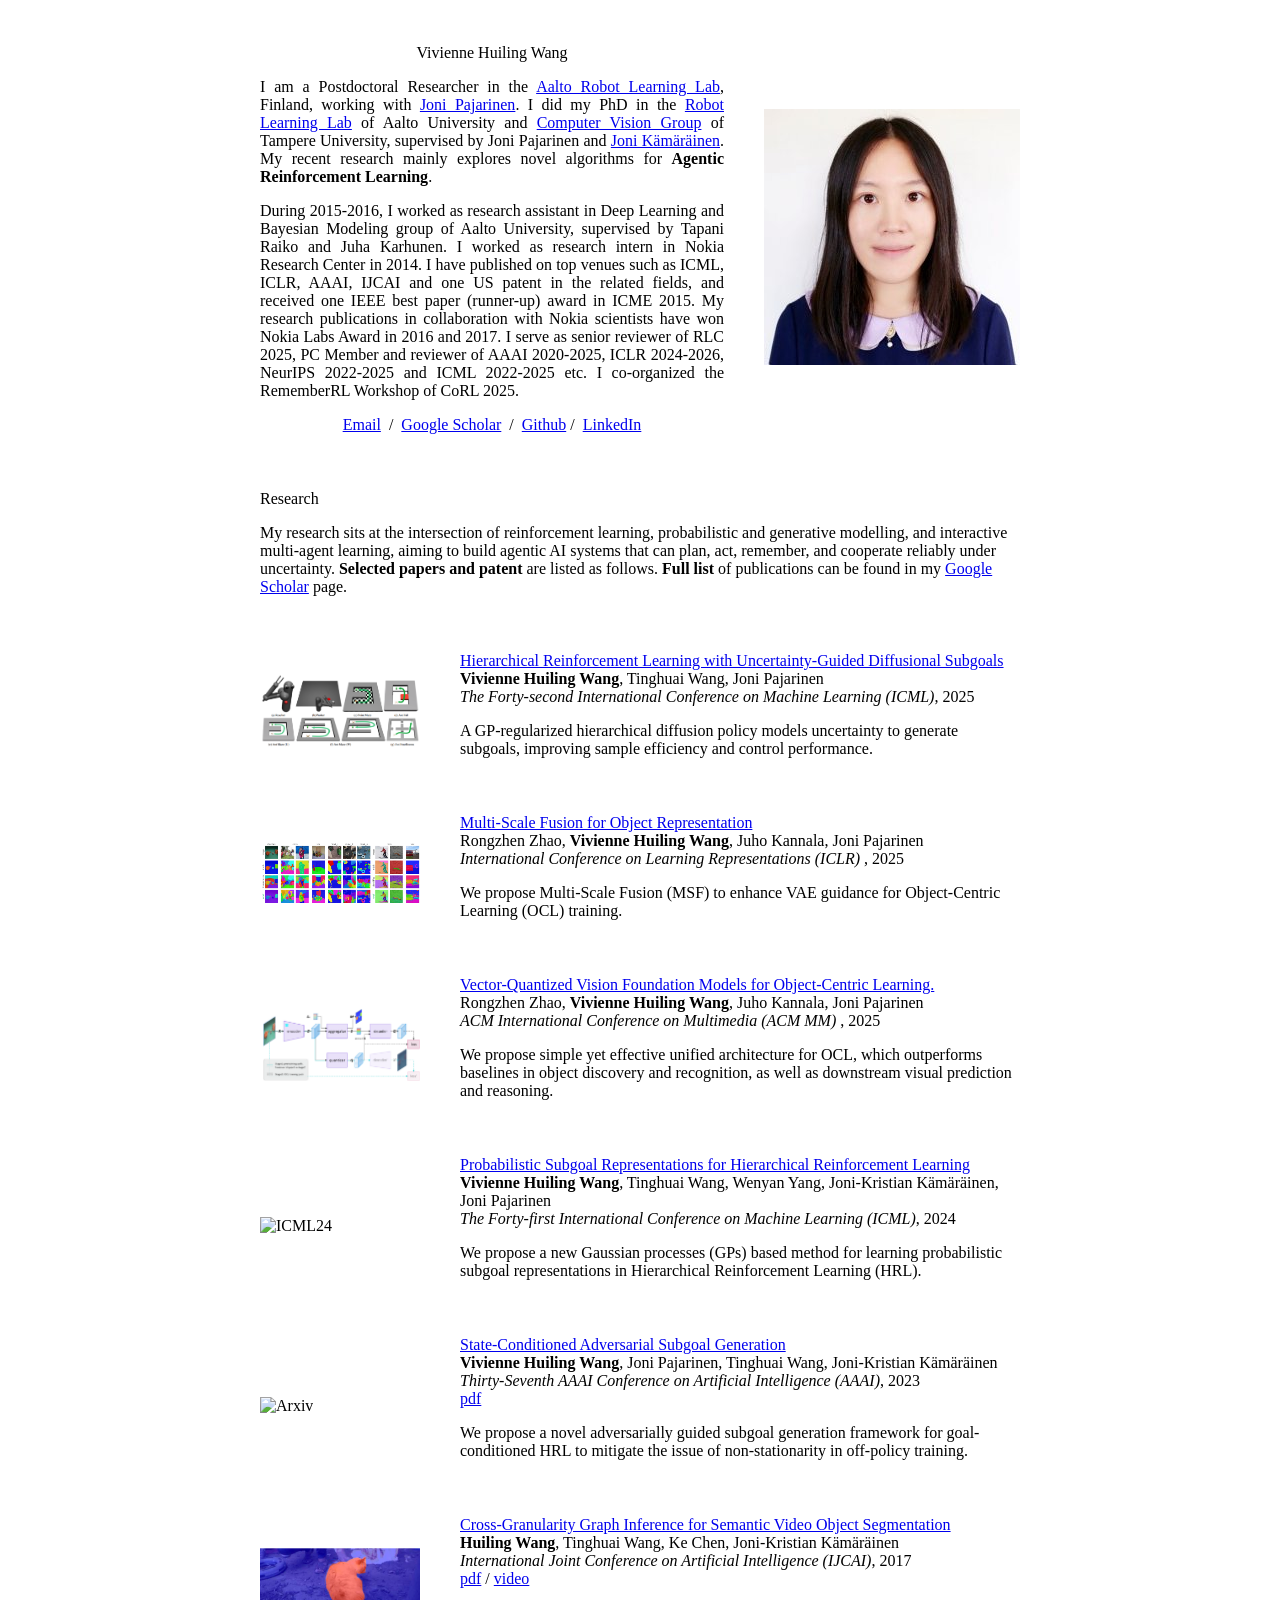
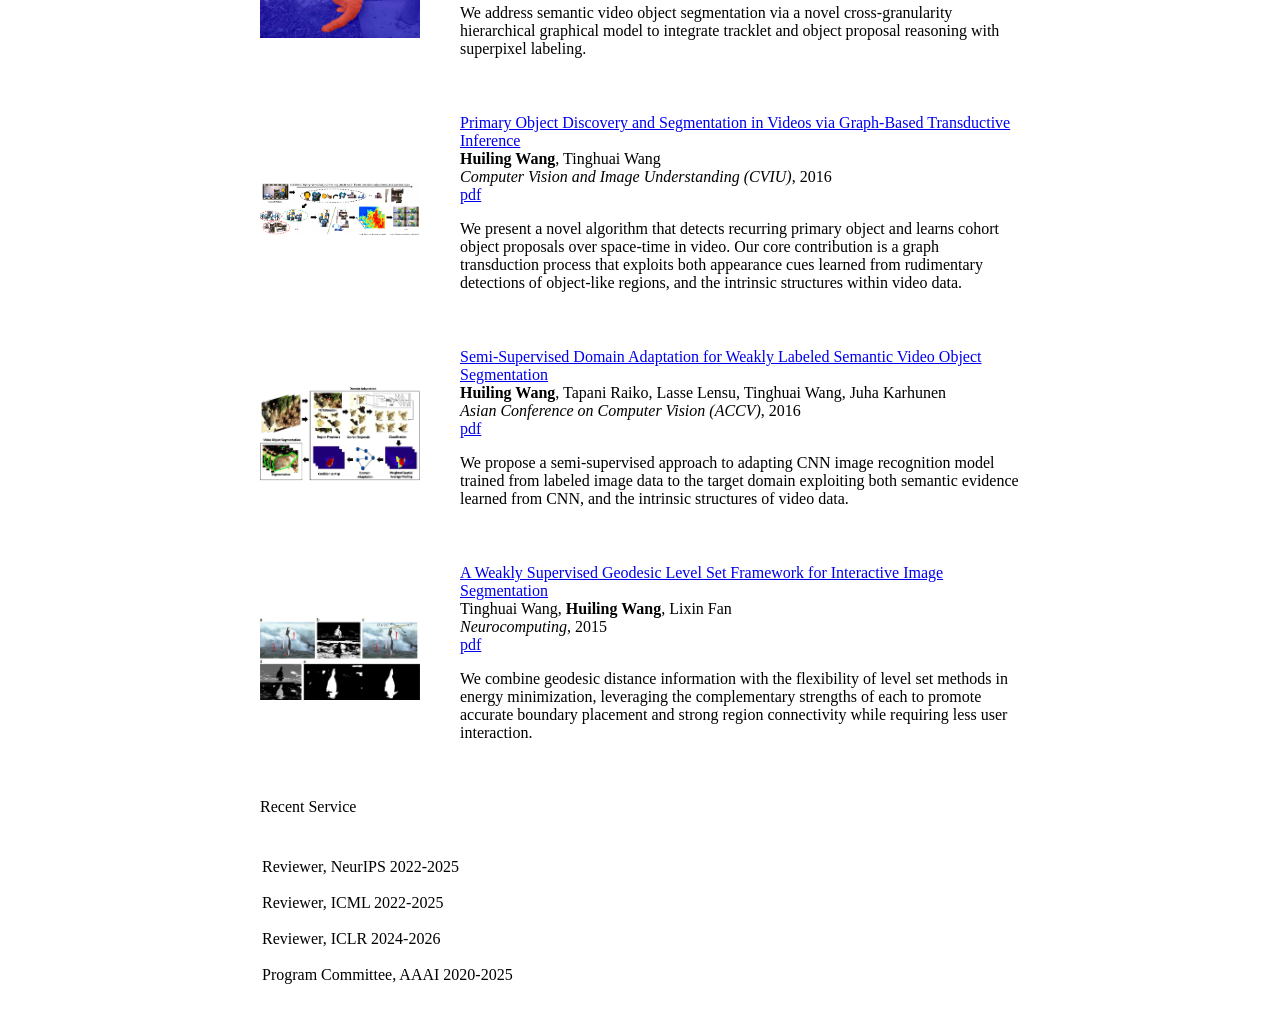
==== index.html @ 1c9b7600 "update index" ====
<!DOCTYPE HTML>
<html lang="en"><head><meta http-equiv="Content-Type" content="text/html; charset=UTF-8">

  <title>Vivienne H. Wang</title>

  <meta name="author" content="Vivienne H. Wang">
  <meta name="viewport" content="width=device-width, initial-scale=1">

  <link rel="stylesheet" type="text/css" href="stylesheet.css">
  <link rel="icon" type="image/png" href="images/icon.png">
</head>
<body>
  <table style="width:100%;max-width:800px;border:0px;border-spacing:0px;border-collapse:separate;margin-right:auto;margin-left:auto;"><tbody>
    <tr style="padding:0px">
      <td style="padding:0px">
        <table style="width:100%;border:0px;border-spacing:0px;border-collapse:separate;margin-right:auto;margin-left:auto;"><tbody>
          <tr style="padding:0px">
            <td style="padding:2.5%;width:63%;vertical-align:middle">
              <p style="text-align:center">
                <name>Vivienne Huiling Wang</name>
              </p>
              <div align="justify">
              <p>
                I am a Postdoctoral Researcher in the <a href="https://rl.aalto.fi/"> Aalto Robot Learning Lab</a>, Finland, working with <a href="https://people.aalto.fi/joni.pajarinen"> Joni Pajarinen</a>. I did my PhD in the <a href="https://rl.aalto.fi/"> Robot Learning Lab</a> of Aalto University and <a href="https://research.tuni.fi/vision/">Computer Vision Group</a> of Tampere University, supervised by Joni Pajarinen and <a href="https://webpages.tuni.fi/vision/public_pages/JoniKamarainen/index.html"> Joni Kämäräinen</a>. My recent research mainly explores novel algorithms for <strong> Agentic Reinforcement Learning</strong>. 

              </p>
              <p>
                During 2015-2016, I worked as research assistant in Deep Learning and Bayesian Modeling group of Aalto University, supervised by Tapani Raiko and Juha Karhunen. I worked as research intern in Nokia Research Center in 2014. I have published on top venues such as ICML, ICLR, AAAI, IJCAI and one US patent in the related fields, and received one IEEE best paper (runner-up) award in ICME 2015. My research publications in collaboration with Nokia scientists have won Nokia Labs Award in 2016 and 2017. I serve as senior reviewer of RLC 2025, PC Member and reviewer of AAAI 2020-2025, ICLR 2024-2026, NeurIPS 2022-2025 and ICML 2022-2025 etc. I co-organized the RememberRL Workshop of CoRL 2025. 
              </p>
              <p style="text-align:center">
                <a href="mailto:vivienne.wang@aalto.fi">Email</a> &nbsp/&nbsp
                <a href="https://scholar.google.fi/citations?user=hN0MLgYAAAAJ&hl=en">Google Scholar</a> &nbsp/&nbsp
                <a href="https://github.com/vi2enne/">Github</a>&nbsp/&nbsp
                <a href="https://www.linkedin.com/in/vivienne-huiling-wang-78974974/">LinkedIn</a>
              </p>
              </div>
            </td>
            <td style="padding:2.5%;width:40%;max-width:40%">
              <a href="images/profile.jpeg"><img style="width:100%;max-width:100%" alt="profile photo" src="images/profile.jpeg" class="hoverZoomLink"></a>
            </td>
          </tr>
        </tbody></table>
        <table style="width:100%;border:0px;border-spacing:0px;border-collapse:separate;margin-right:auto;margin-left:auto;"><tbody>
            <tr>
            <td style="padding:20px;width:100%;vertical-align:middle">
              <heading>Research</heading>
              <p>
                My research sits at the intersection of reinforcement learning, probabilistic and generative modelling, and interactive multi-agent learning, aiming to build agentic AI systems that can plan, act, remember, and cooperate reliably under uncertainty.

                <strong>Selected papers and patent</strong> are listed as follows. <strong>Full list</strong> of publications can be found in my <a href="https://scholar.google.fi/citations?user=hN0MLgYAAAAJ&hl=en">Google Scholar</a> page.
              </p>
            </td>
          </tr>
        </tbody></table>
        <table style="width:100%;border:0px;border-spacing:0px;border-collapse:separate;margin-right:auto;margin-left:auto;"><tbody>
          
          <tr>
            <td style="padding:20px;width:25%;vertical-align:middle">
                          <img src="images/icml25.png" alt="ICML25" width="160" style="border-style: none">
                        </td>
                        <td style="padding:20px;width:75%;vertical-align:middle">
                          <a href="https://icml.cc/virtual/2025/poster/46632">
                          <papertitle>Hierarchical Reinforcement Learning with Uncertainty-Guided Diffusional Subgoals</papertitle>
                          </a>
                          <br>
                          <strong>Vivienne Huiling Wang</strong>,
                          Tinghuai Wang,
                          Joni Pajarinen
                          <br>
                          <em> The Forty-second International Conference on Machine Learning (ICML)</em>, 2025
                          <br>
                          <p></p>
                          <p> A GP-regularized hierarchical diffusion policy models uncertainty to generate subgoals, improving sample efficiency and control performance. </p>
            </td>
            </tr>

            <tr>
              <td style="padding:20px;width:25%;vertical-align:middle">
                            <img src="images/iclr25.png" alt="ICLR25" width="160" style="border-style: none">
                          </td>
                          <td style="padding:20px;width:75%;vertical-align:middle">
                            <a href="https://github.com/Genera1Z/MultiScaleFusion">
                            <papertitle>Multi-Scale Fusion for Object Representation</papertitle>
                            </a>
                            <br>
                            Rongzhen Zhao, 
                            <strong>Vivienne Huiling Wang</strong>,
                            Juho Kannala,
                            Joni Pajarinen
                            <br>
                            <em> International Conference on Learning Representations (ICLR) </em>, 2025
                            <br>
                            <p></p>
                            <p> We propose Multi-Scale Fusion (MSF) to enhance VAE guidance for Object-Centric Learning (OCL) training. </p>
              </td>
              </tr>

              <tr>
                <td style="padding:20px;width:25%;vertical-align:middle">
                              <img src="images/mm25.png" alt="MM25" width="160" style="border-style: none">
                            </td>
                            <td style="padding:20px;width:75%;vertical-align:middle">
                              <a href="https://github.com/Genera1Z/VQ-VFM-OCL">
                              <papertitle>Vector-Quantized Vision Foundation Models for Object-Centric Learning.</papertitle>
                              </a>
                              <br>
                              Rongzhen Zhao, 
                              <strong>Vivienne Huiling Wang</strong>,
                              Juho Kannala,
                              Joni Pajarinen
                              <br>
                              <em> ACM International Conference on Multimedia (ACM MM) </em>, 2025
                              <br>
                              <p></p>
                              <p> We propose simple yet effective unified architecture for OCL, which outperforms baselines in object discovery and recognition, as well as downstream visual prediction and reasoning. </p>
                </td>
                </tr>

          <tr>
            <td style="padding:20px;width:25%;vertical-align:middle">
                          <img src="images/icml24.png" alt="ICML24" width="160" style="border-style: none">
                        </td>
                        <td style="padding:20px;width:75%;vertical-align:middle">
                          <a href="https://github.com/vi2enne/HLPS">
                          <papertitle>Probabilistic Subgoal Representations for Hierarchical Reinforcement Learning</papertitle>
                          </a>
                          <br>
                          <strong>Vivienne Huiling Wang</strong>,
                          Tinghuai Wang,
                          Wenyan Yang,
                          Joni-Kristian Kämäräinen,
                          Joni Pajarinen
                          <br>
                          <em> The Forty-first International Conference on Machine Learning (ICML)</em>, 2024
                          <br>
                          <p></p>
                          <p>We propose a new Gaussian processes (GPs) based method for learning probabilistic subgoal representations in Hierarchical Reinforcement Learning (HRL).</p>
            </td>
            </tr>

        <tr>
        <td style="padding:20px;width:25%;vertical-align:middle">
                      <img src="images/agile.png" alt="Arxiv" width="160" style="border-style: none">
                    </td>
                    <td style="padding:20px;width:75%;vertical-align:middle">
                      <a href="https://github.com/vi2enne/SAGA">
                      <papertitle> State-Conditioned Adversarial Subgoal Generation</papertitle>
                      </a>
                      <br>
                      <strong>Vivienne Huiling Wang</strong>,
                      Joni Pajarinen,
                      Tinghuai Wang,
                      Joni-Kristian Kämäräinen
                      <br>
                      <em> Thirty-Seventh AAAI Conference on Artificial Intelligence (AAAI)</em>, 2023
                      <br>
                      <a href="https://arxiv.org/pdf/2201.09635.pdf">pdf</a>
                      <p></p>
                      <p>We propose a novel adversarially guided subgoal generation framework for goal-conditioned HRL to mitigate the issue of non-stationarity in off-policy training.</p>
        </td>
        </tr>

<tr>
<td style="padding:20px;width:25%;vertical-align:middle">
              <img src="images/ijcai17.png" alt="IJCAI17" width="160" style="border-style: none">
            </td>
            <td style="padding:20px;width:75%;vertical-align:middle">
              <a href="https://www.ijcai.org/Proceedings/2017/0634.pdf">
              <papertitle>Cross-Granularity Graph Inference for Semantic Video Object Segmentation</papertitle>
              </a>
              <br>
              <strong>Huiling Wang</strong>,
              Tinghuai Wang,
              Ke Chen,
              Joni-Kristian Kämäräinen
              <br>
              <em>International Joint Conference on Artificial Intelligence (IJCAI)</em>, 2017
              <br>
              <a href="https://www.ijcai.org/Proceedings/2017/0634.pdf">pdf</a>
              /
              <a href="https://www.youtube.com/watch?v=0QwewAUcGLI&feature=emb_logo">video</a>
              <p></p>
              <p>We address semantic video object segmentation
via a novel cross-granularity hierarchical graphical
model to integrate tracklet and object proposal reasoning with superpixel labeling.</p>
</td>
</tr>

<tr>
<td style="padding:20px;width:25%;vertical-align:middle">
              <img src="images/cviu16.png" alt="CVIU16" width="160" style="border-style: none">
            </td>
            <td style="padding:20px;width:75%;vertical-align:middle">
              <a href="https://www.sciencedirect.com/science/article/abs/pii/S1077314215002507">
              <papertitle>Primary Object Discovery and Segmentation in Videos via Graph-Based Transductive Inference</papertitle>
              </a>
              <br>
              <strong>Huiling Wang</strong>,
              Tinghuai Wang
              <br>
              <em>Computer Vision and Image Understanding (CVIU)</em>, 2016
              <br>
              <a href="data/cviu16.pdf">pdf</a>
              <p></p>
              <p>We present a novel algorithm that detects recurring primary object and learns cohort object proposals over space-time in video. Our core contribution is a graph transduction process that exploits both appearance cues learned from rudimentary detections of object-like regions, and the intrinsic structures within video data.</p>
</td>
</tr>

<tr>
<td style="padding:20px;width:25%;vertical-align:middle">
              <img src="images/accv2016.png" alt="ACCV16" width="160" style="border-style: none">
            </td>
            <td style="padding:20px;width:75%;vertical-align:middle">
              <a href="https://arxiv.org/pdf/1606.02280.pdf">
              <papertitle>Semi-Supervised Domain Adaptation for Weakly Labeled Semantic Video Object Segmentation</papertitle>
              </a>
              <br>
              <strong>Huiling Wang</strong>,
              Tapani Raiko,
              Lasse Lensu,
              Tinghuai Wang,
              Juha Karhunen
              <br>
              <em>Asian Conference on Computer Vision (ACCV)</em>, 2016
              <br>
              <a href="https://arxiv.org/pdf/1606.02280.pdf">pdf</a>
              <p></p>
              <p>We propose a semi-supervised approach to adapting CNN image recognition model trained from labeled image data to the target domain exploiting both semantic evidence learned from CNN, and the intrinsic structures of video data.</p>
</td>
</tr>

                    <tr>
<td style="padding:20px;width:25%;vertical-align:middle">
              <img src="images/nc15.jpg" alt="NC15" width="160" style="border-style: none">
            </td>
            <td style="padding:20px;width:75%;vertical-align:middle">
              <a href="https://www.sciencedirect.com/science/article/abs/pii/S092523121500836X">
              <papertitle>A Weakly Supervised Geodesic Level Set Framework for Interactive Image Segmentation</papertitle>
              </a>
              <br>
              Tinghuai Wang,
              <strong>Huiling Wang</strong>,
              Lixin Fan
              <br>
              <em>Neurocomputing</em>, 2015
              <br>
              <a href="https://www.sciencedirect.com/science/article/abs/pii/S092523121500836X">pdf</a>
              <p></p>
              <p> We combine geodesic distance information with the flexibility of level set methods in energy minimization, leveraging the complementary strengths of each to promote accurate boundary placement and strong region connectivity while requiring less user interaction.  </p>
</td>
</tr>


        </tbody></table>

        <table width="100%" align="center" border="0" cellspacing="0" cellpadding="20"><tbody>
          <tr>
            <td>
              <heading>Recent Service</heading>
            </td>
          </tr>
        </tbody></table>
        <table width="100%" align="center" border="0" cellpadding="20"><tbody>
          <tr>

            <td width="75%" valign="center">
              Reviewer, NeurIPS 2022-2025
              <br><br>
              Reviewer, ICML 2022-2025
              <br><br>
              Reviewer, ICLR 2024-2026
              <br><br>
              Program Committee, AAAI 2020-2025
            </td>
          </tr>
        </tbody></table>
</body>
</html>
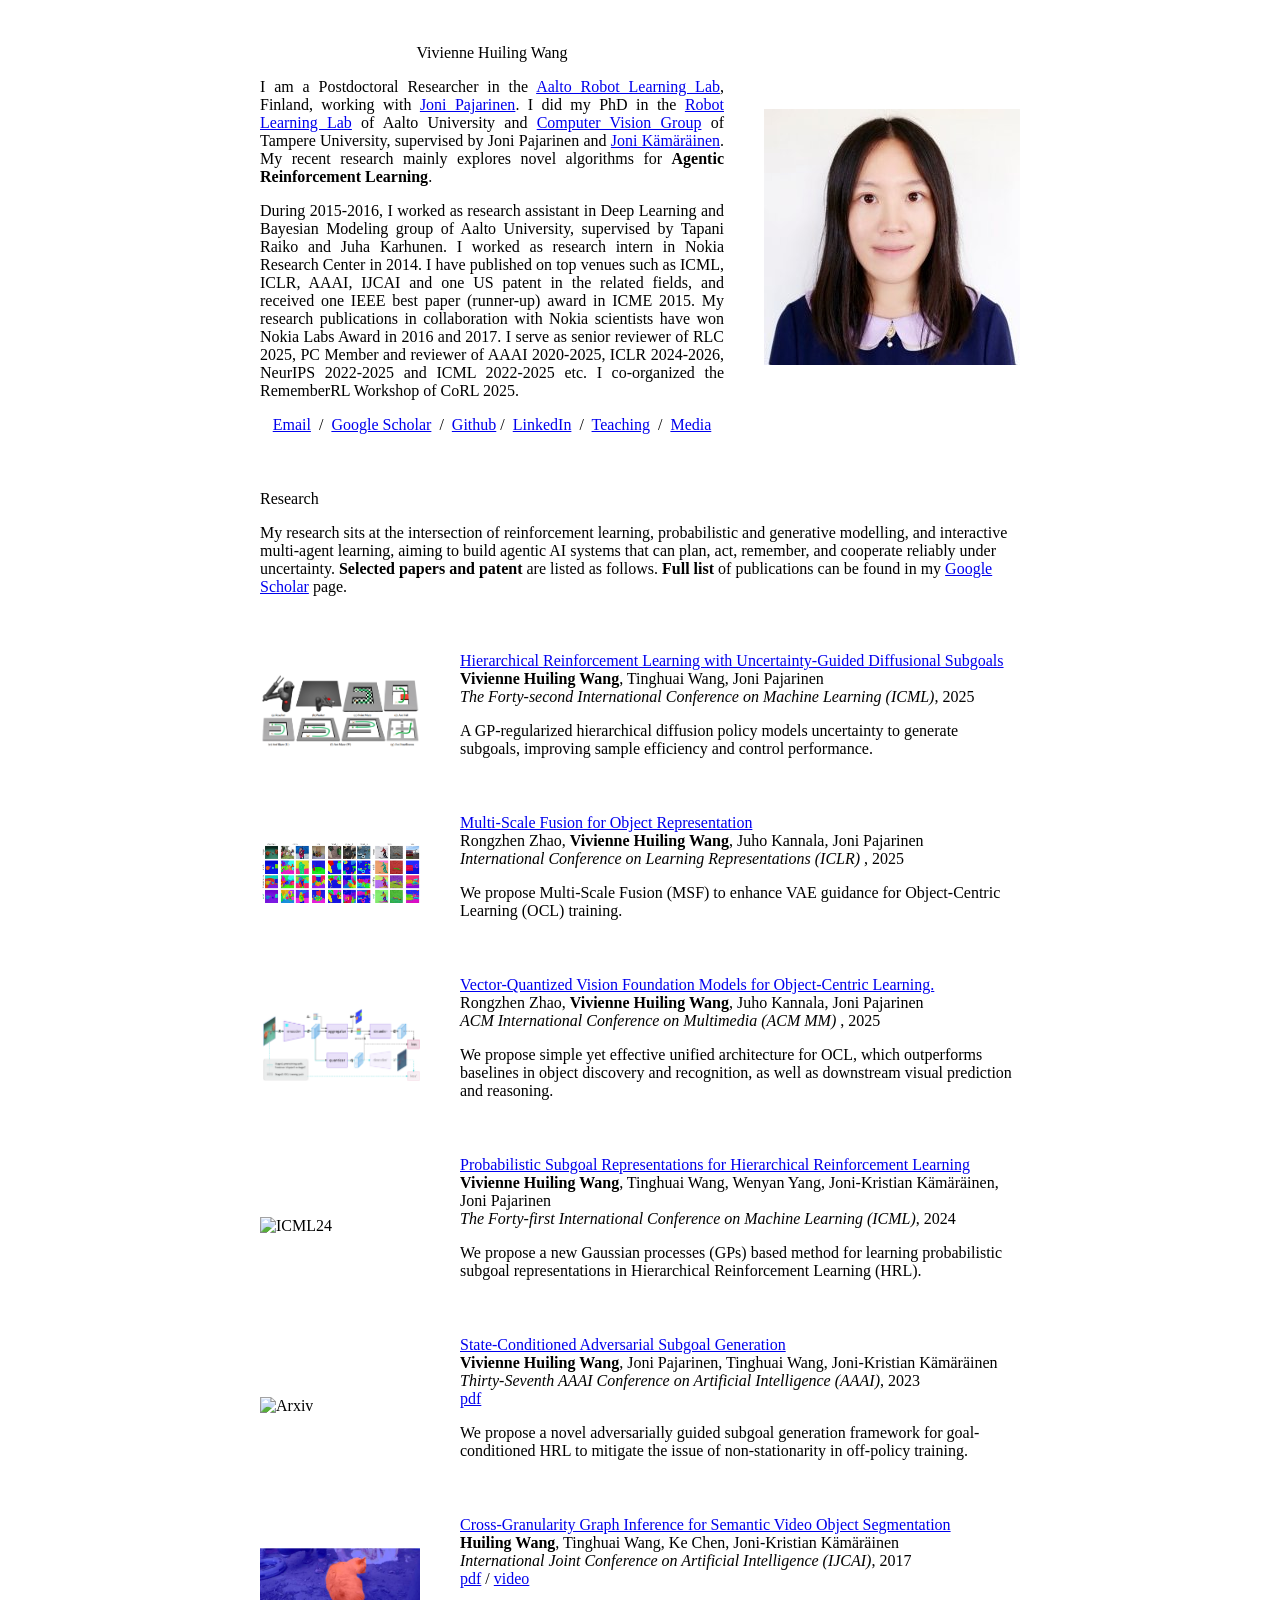
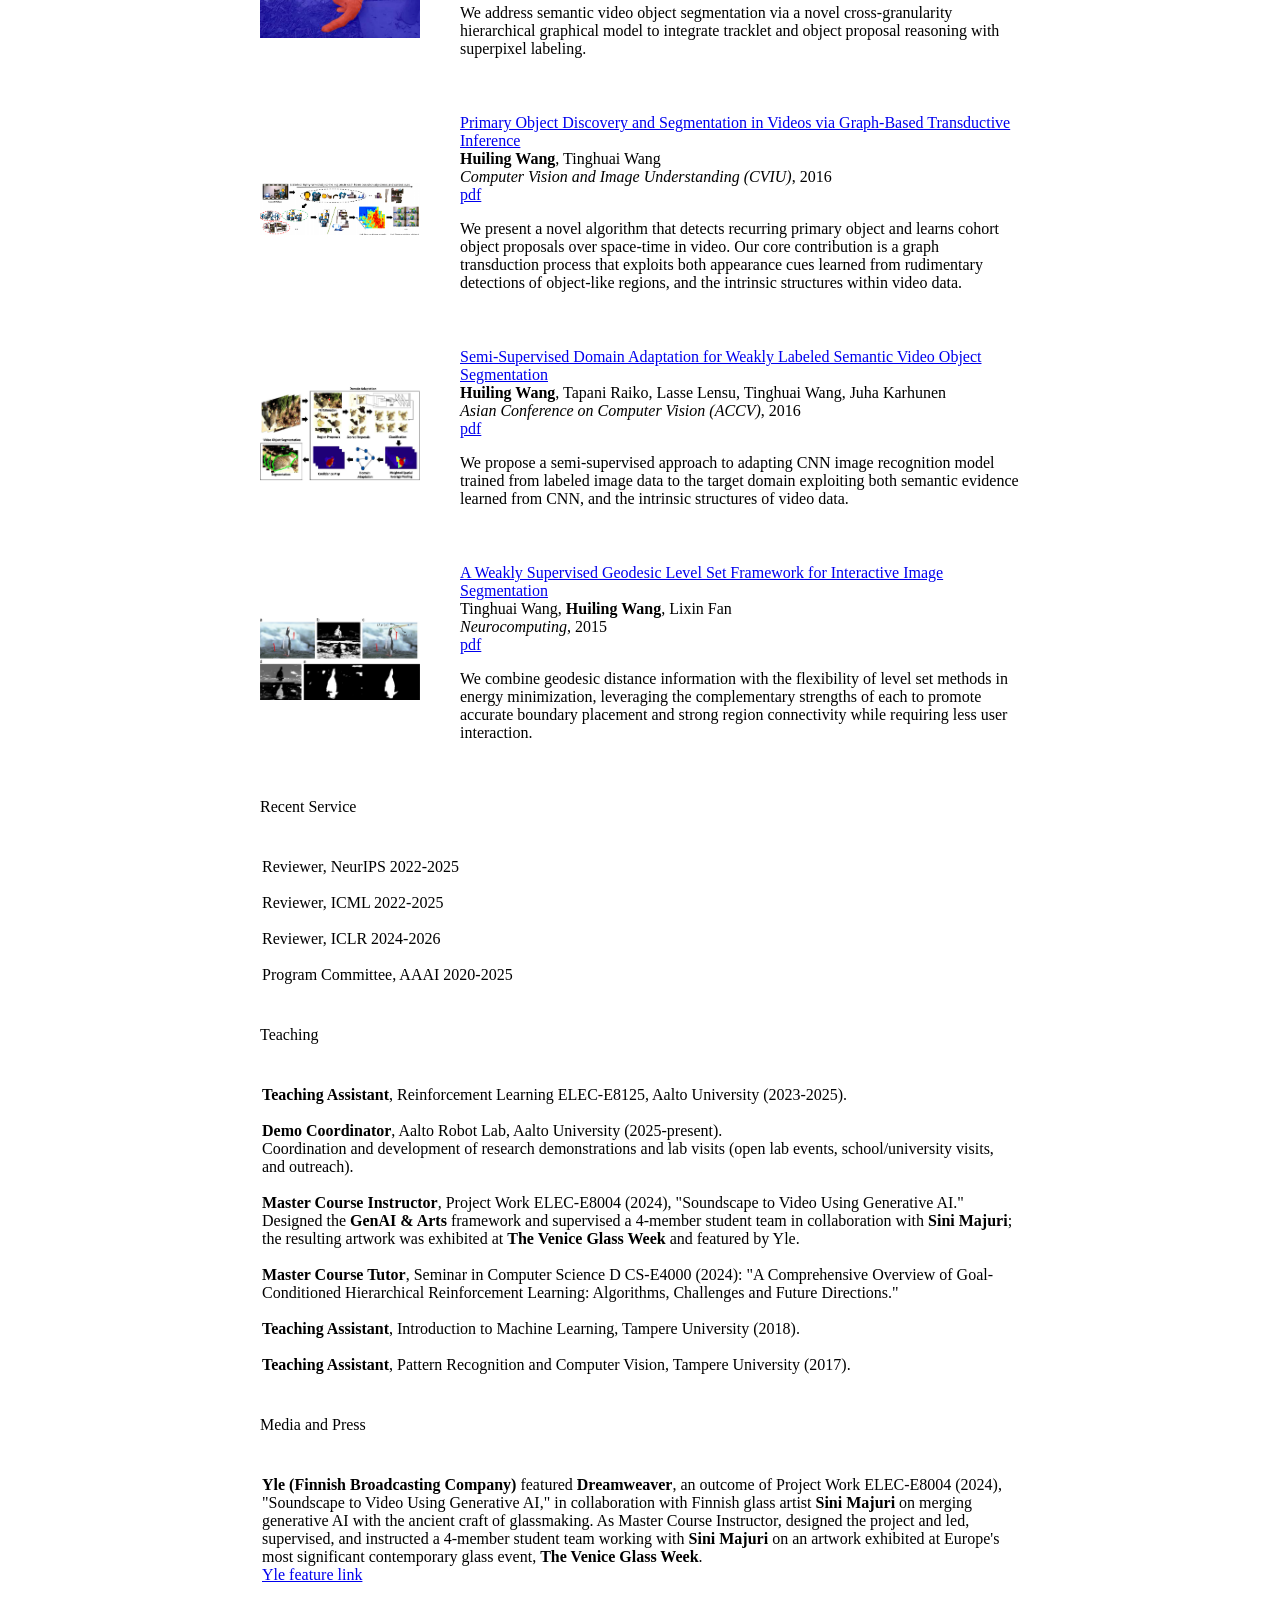
==== commit 858c8a06: "update" ====
--- a/index.html
+++ b/index.html
@@ -31,7 +31,9 @@
                 <a href="mailto:vivienne.wang@aalto.fi">Email</a> &nbsp/&nbsp
                 <a href="https://scholar.google.fi/citations?user=hN0MLgYAAAAJ&hl=en">Google Scholar</a> &nbsp/&nbsp
                 <a href="https://github.com/vi2enne/">Github</a>&nbsp/&nbsp
-                <a href="https://www.linkedin.com/in/vivienne-huiling-wang-78974974/">LinkedIn</a>
+                <a href="https://www.linkedin.com/in/vivienne-huiling-wang-78974974/">LinkedIn</a> &nbsp/&nbsp
+                <a href="#teaching">Teaching</a> &nbsp/&nbsp
+                <a href="#media-press">Media</a>
               </p>
               </div>
             </td>
@@ -274,5 +276,52 @@
             </td>
           </tr>
         </tbody></table>
+
+        <table id="teaching" width="100%" align="center" border="0" cellspacing="0" cellpadding="20"><tbody>
+          <tr>
+            <td>
+              <heading>Teaching</heading>
+            </td>
+          </tr>
+        </tbody></table>
+        <table width="100%" align="center" border="0" cellpadding="20"><tbody>
+          <tr>
+            <td width="75%" valign="center">
+              <strong>Teaching Assistant</strong>, Reinforcement Learning ELEC-E8125, Aalto University (2023-2025). 
+              <br><br>
+              <strong>Demo Coordinator</strong>, Aalto Robot Lab, Aalto University (2025-present).
+              <br>
+              Coordination and development of research demonstrations and lab visits (open lab events, school/university visits, and outreach).
+              <br><br>
+              <strong>Master Course Instructor</strong>, Project Work ELEC-E8004 (2024), "Soundscape to Video Using Generative AI."
+              <br>
+              Designed the <strong>GenAI &amp; Arts</strong> framework and supervised a 4-member student team in collaboration with <strong>Sini Majuri</strong>; the resulting artwork was exhibited at <strong>The Venice Glass Week</strong> and featured by Yle.
+              <br><br>
+              <strong>Master Course Tutor</strong>, Seminar in Computer Science D CS-E4000 (2024): "A Comprehensive Overview of Goal-Conditioned Hierarchical Reinforcement Learning: Algorithms, Challenges and Future Directions."
+              <br><br>
+              <strong>Teaching Assistant</strong>, Introduction to Machine Learning, Tampere University (2018). 
+              <br><br>
+              <strong>Teaching Assistant</strong>, Pattern Recognition and Computer Vision, Tampere University (2017). 
+            </td>
+          </tr>
+        </tbody></table>
+
+        <table id="media-press" width="100%" align="center" border="0" cellspacing="0" cellpadding="20"><tbody>
+          <tr>
+            <td>
+              <heading>Media and Press</heading>
+            </td>
+          </tr>
+        </tbody></table>
+        <table width="100%" align="center" border="0" cellpadding="20"><tbody>
+          <tr>
+            <td width="75%" valign="center">
+              <strong>Yle (Finnish Broadcasting Company)</strong> featured <strong>Dreamweaver</strong>, an outcome of Project Work ELEC-E8004 (2024), "Soundscape to Video Using Generative AI," in collaboration with Finnish glass artist <strong>Sini Majuri</strong> on merging generative AI with the ancient craft of glassmaking.
+              As Master Course Instructor, designed the project and led, supervised, and instructed a 4-member student team working with <strong>Sini Majuri</strong> on an artwork exhibited at Europe's most significant contemporary glass event, <strong>The Venice Glass Week</strong>.
+              <br>
+              <a href="https://yle.fi/a/74-20108778">Yle feature link</a>
+            </td>
+          </tr>
+        </tbody></table>
 </body>
 </html>
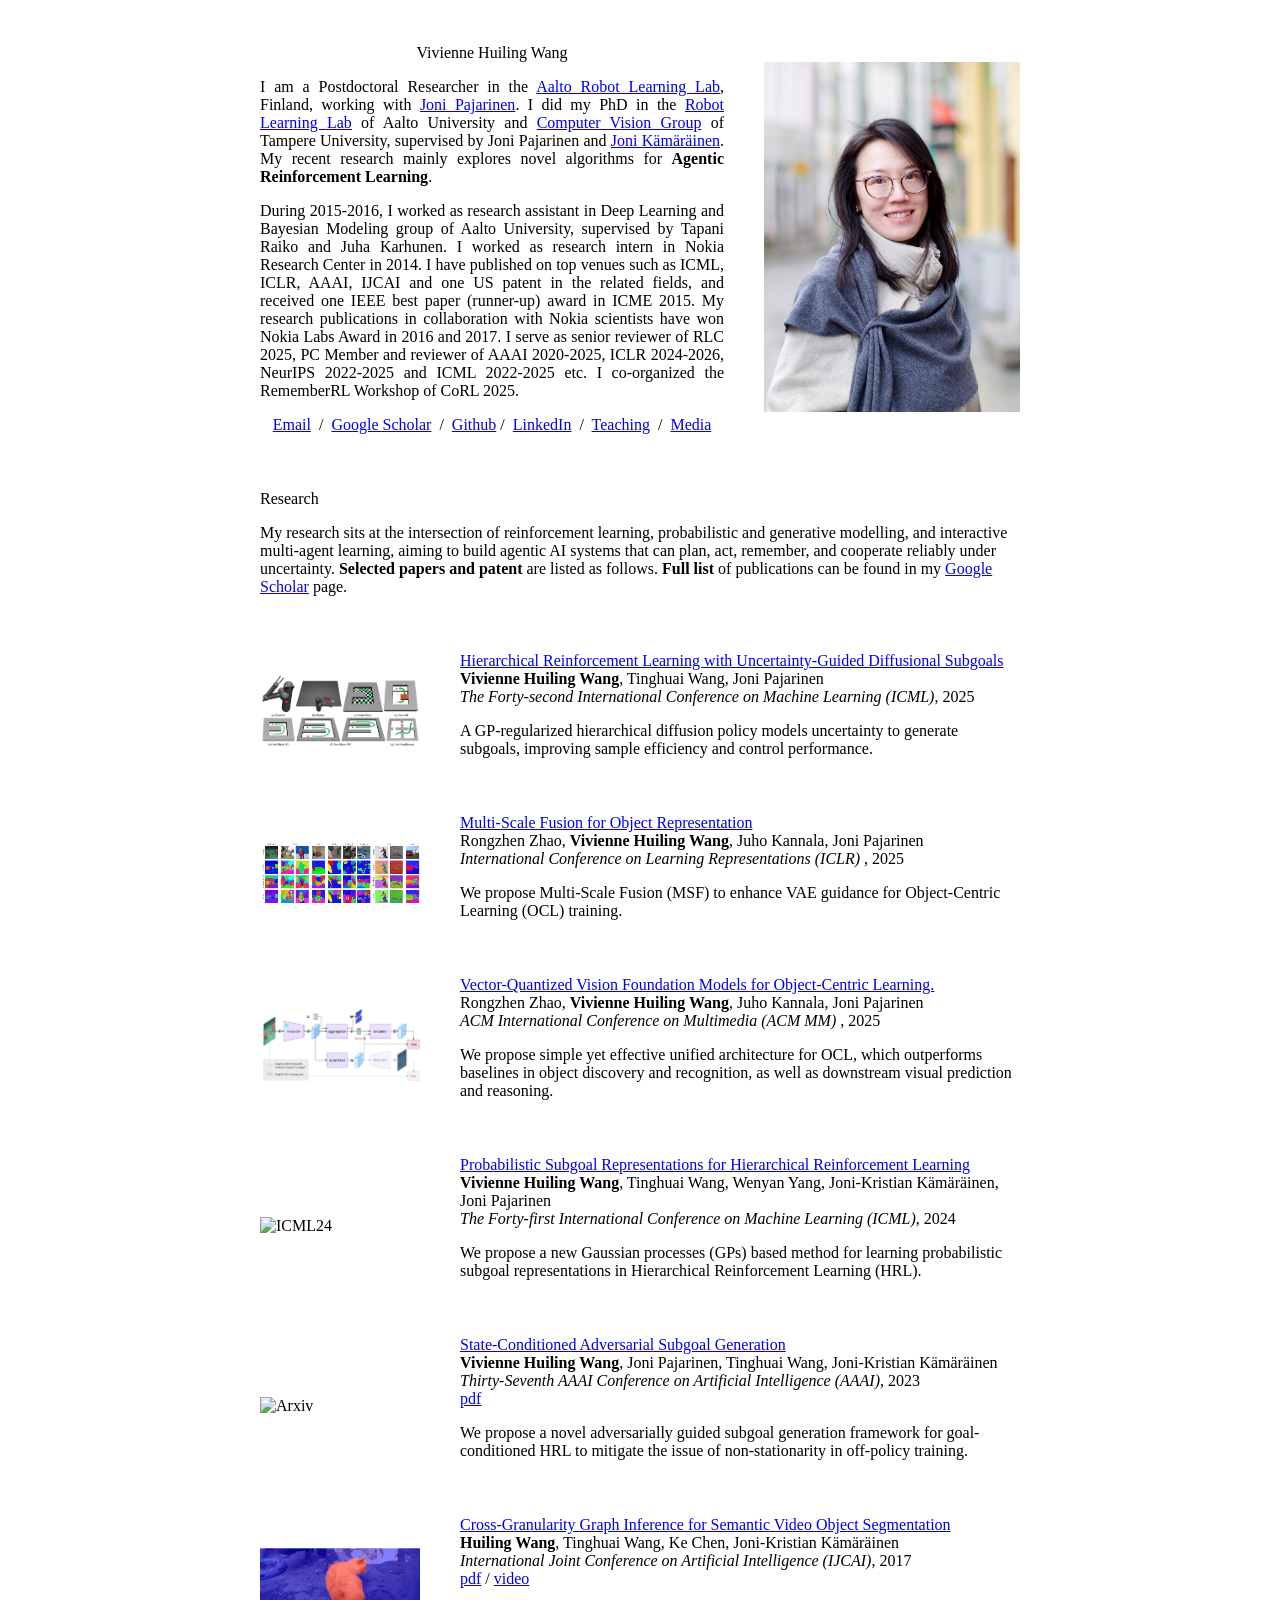
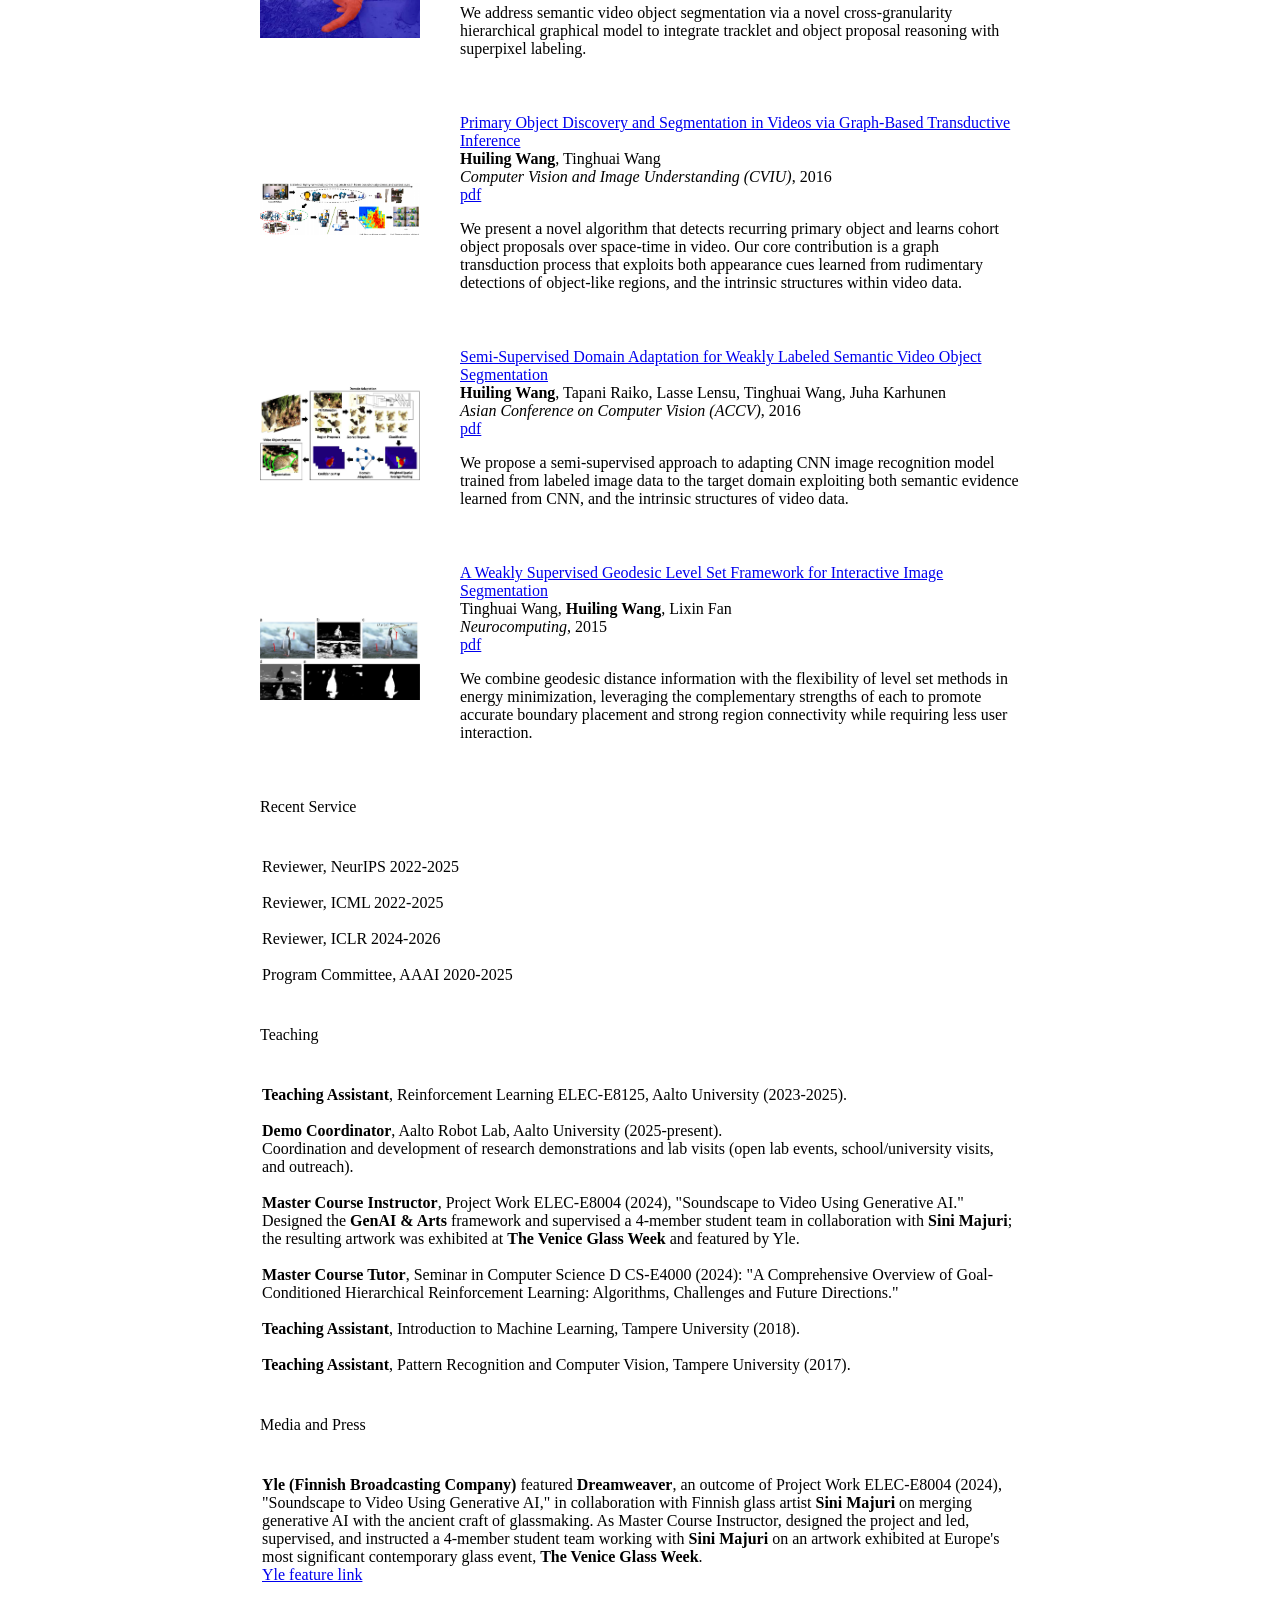
==== commit fafca377: "update profile photo" ====
--- a/index.html
+++ b/index.html
@@ -38,7 +38,7 @@
               </div>
             </td>
             <td style="padding:2.5%;width:40%;max-width:40%">
-              <a href="images/profile.jpeg"><img style="width:100%;max-width:100%" alt="profile photo" src="images/profile.jpeg" class="hoverZoomLink"></a>
+              <a href="images/profile.jpg"><img style="width:100%;max-width:100%" alt="profile photo" src="images/profile.jpg" class="hoverZoomLink"></a>
             </td>
           </tr>
         </tbody></table>
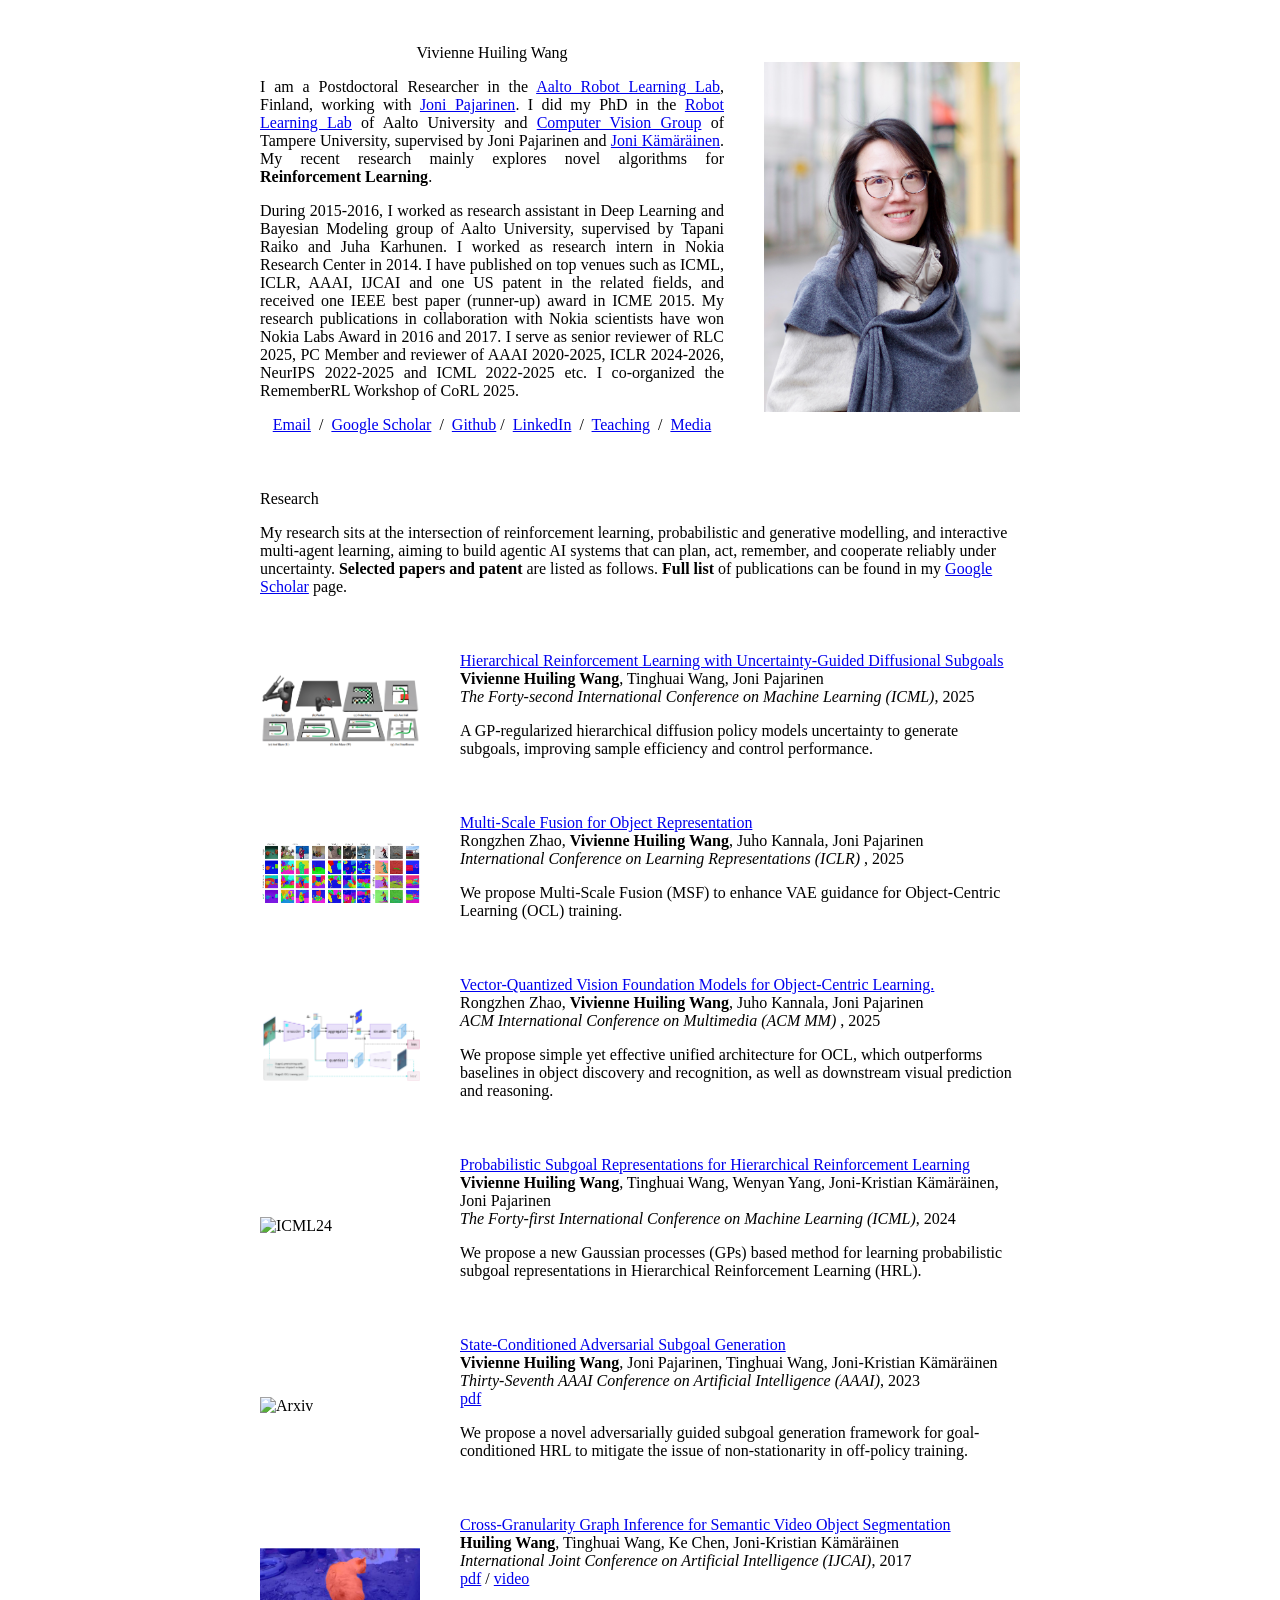
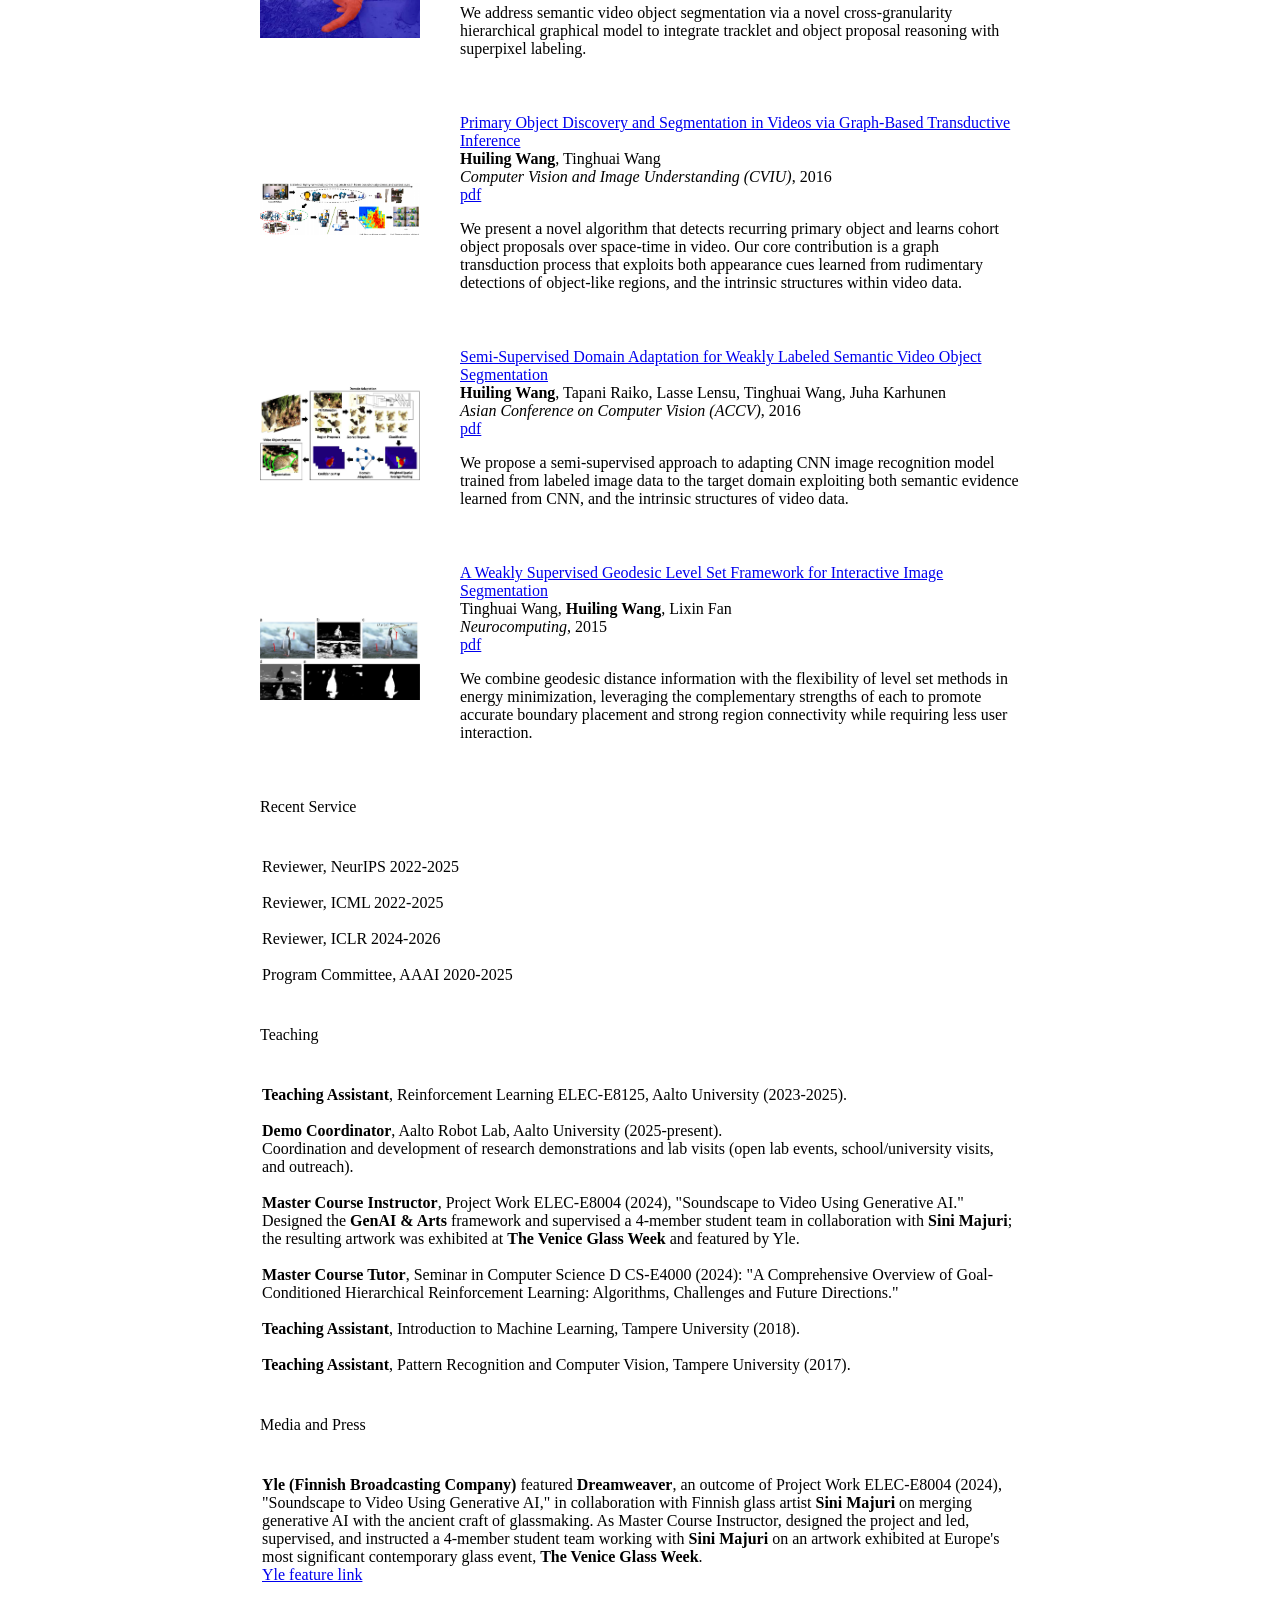
==== commit 46e000c5: "Update index.html" ====
--- a/index.html
+++ b/index.html
@@ -21,7 +21,7 @@
               </p>
               <div align="justify">
               <p>
-                I am a Postdoctoral Researcher in the <a href="https://rl.aalto.fi/"> Aalto Robot Learning Lab</a>, Finland, working with <a href="https://people.aalto.fi/joni.pajarinen"> Joni Pajarinen</a>. I did my PhD in the <a href="https://rl.aalto.fi/"> Robot Learning Lab</a> of Aalto University and <a href="https://research.tuni.fi/vision/">Computer Vision Group</a> of Tampere University, supervised by Joni Pajarinen and <a href="https://webpages.tuni.fi/vision/public_pages/JoniKamarainen/index.html"> Joni Kämäräinen</a>. My recent research mainly explores novel algorithms for <strong> Agentic Reinforcement Learning</strong>. 
+                I am a Postdoctoral Researcher in the <a href="https://rl.aalto.fi/"> Aalto Robot Learning Lab</a>, Finland, working with <a href="https://people.aalto.fi/joni.pajarinen"> Joni Pajarinen</a>. I did my PhD in the <a href="https://rl.aalto.fi/"> Robot Learning Lab</a> of Aalto University and <a href="https://research.tuni.fi/vision/">Computer Vision Group</a> of Tampere University, supervised by Joni Pajarinen and <a href="https://webpages.tuni.fi/vision/public_pages/JoniKamarainen/index.html"> Joni Kämäräinen</a>. My recent research mainly explores novel algorithms for <strong> Reinforcement Learning</strong>. 
 
               </p>
               <p>
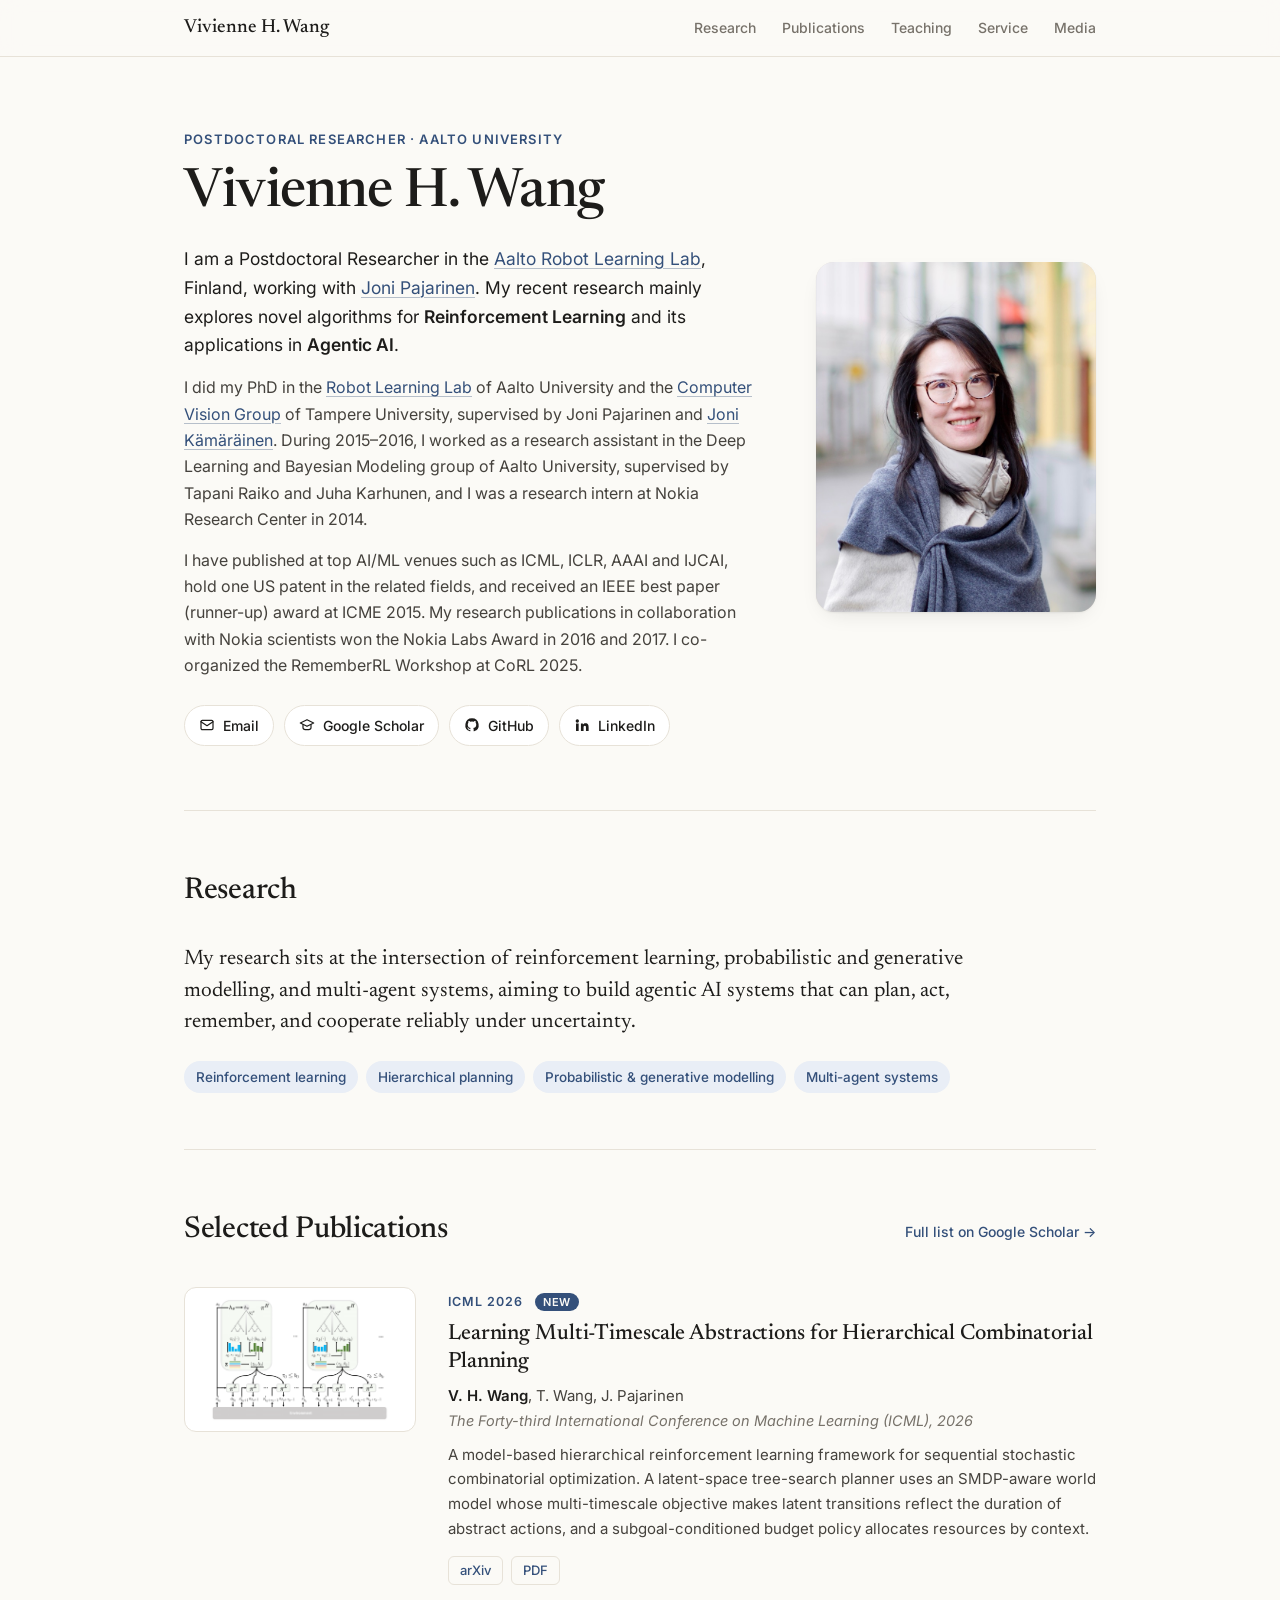
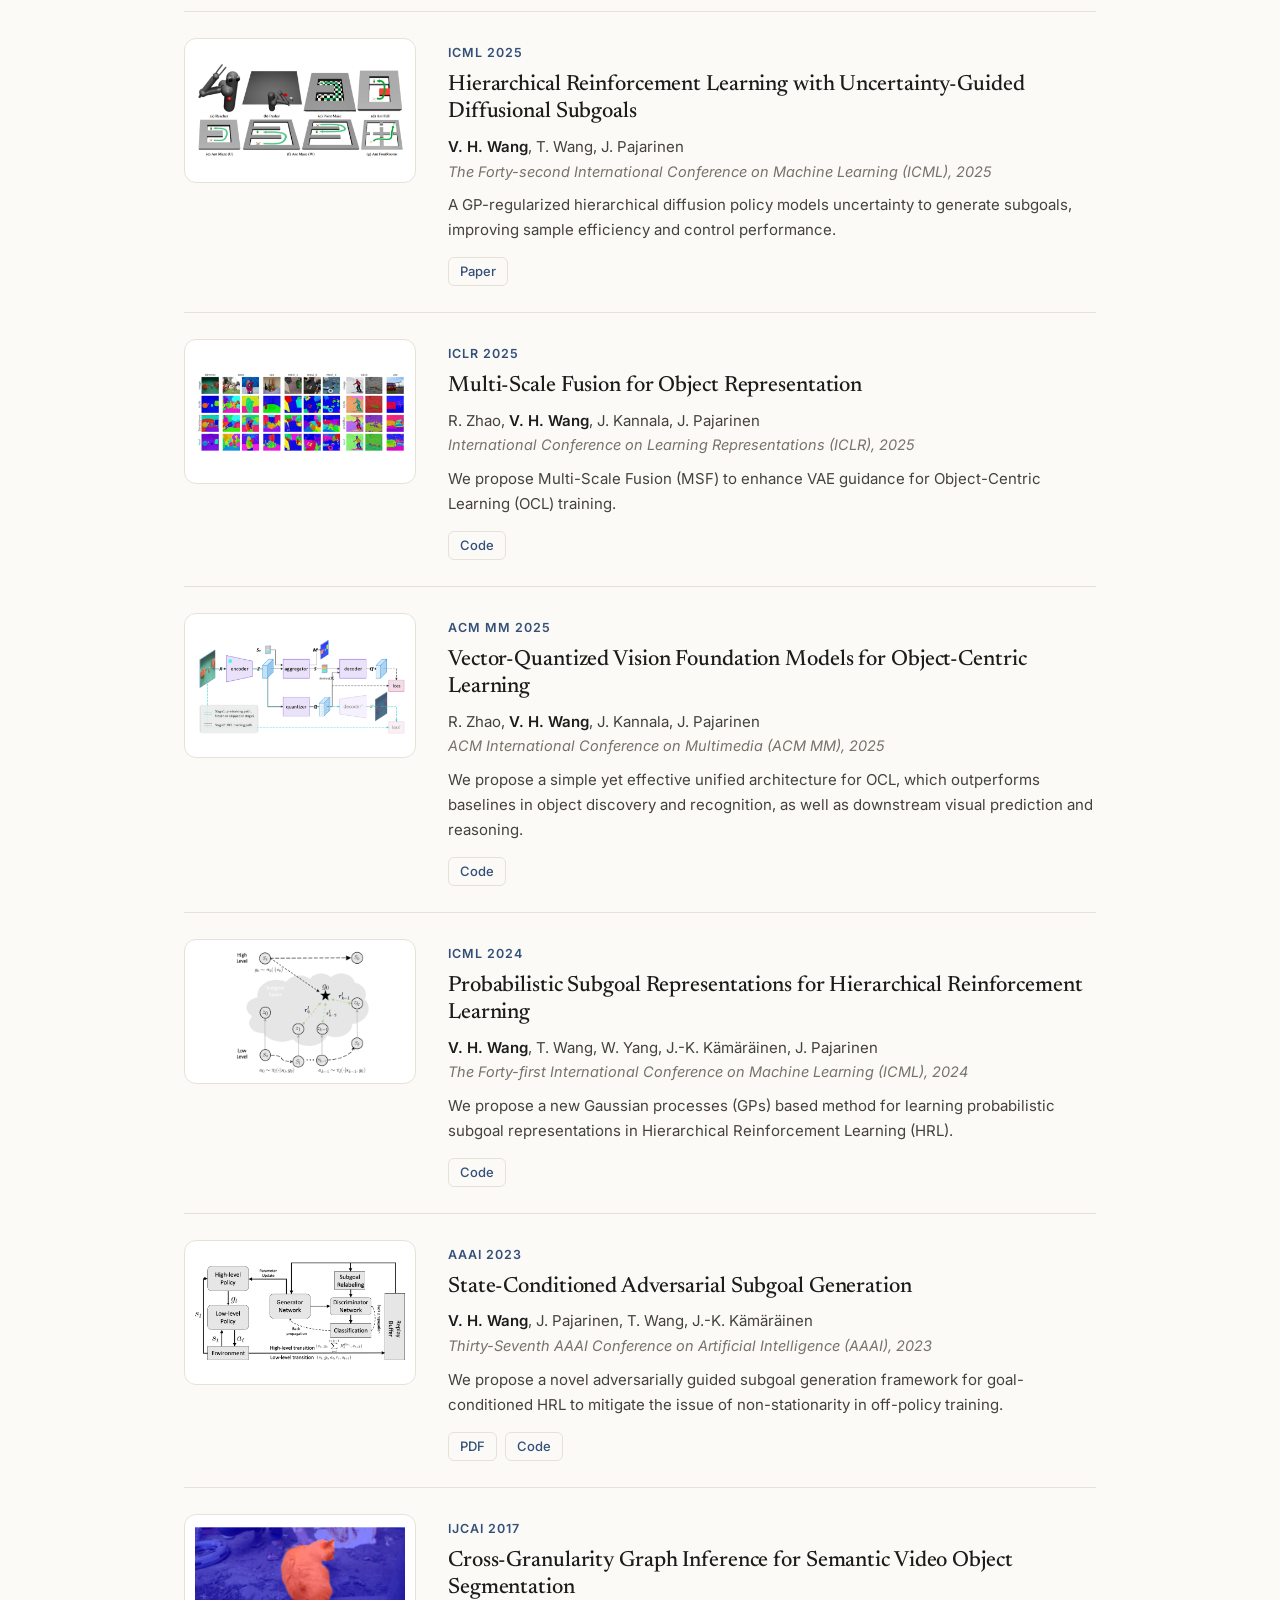
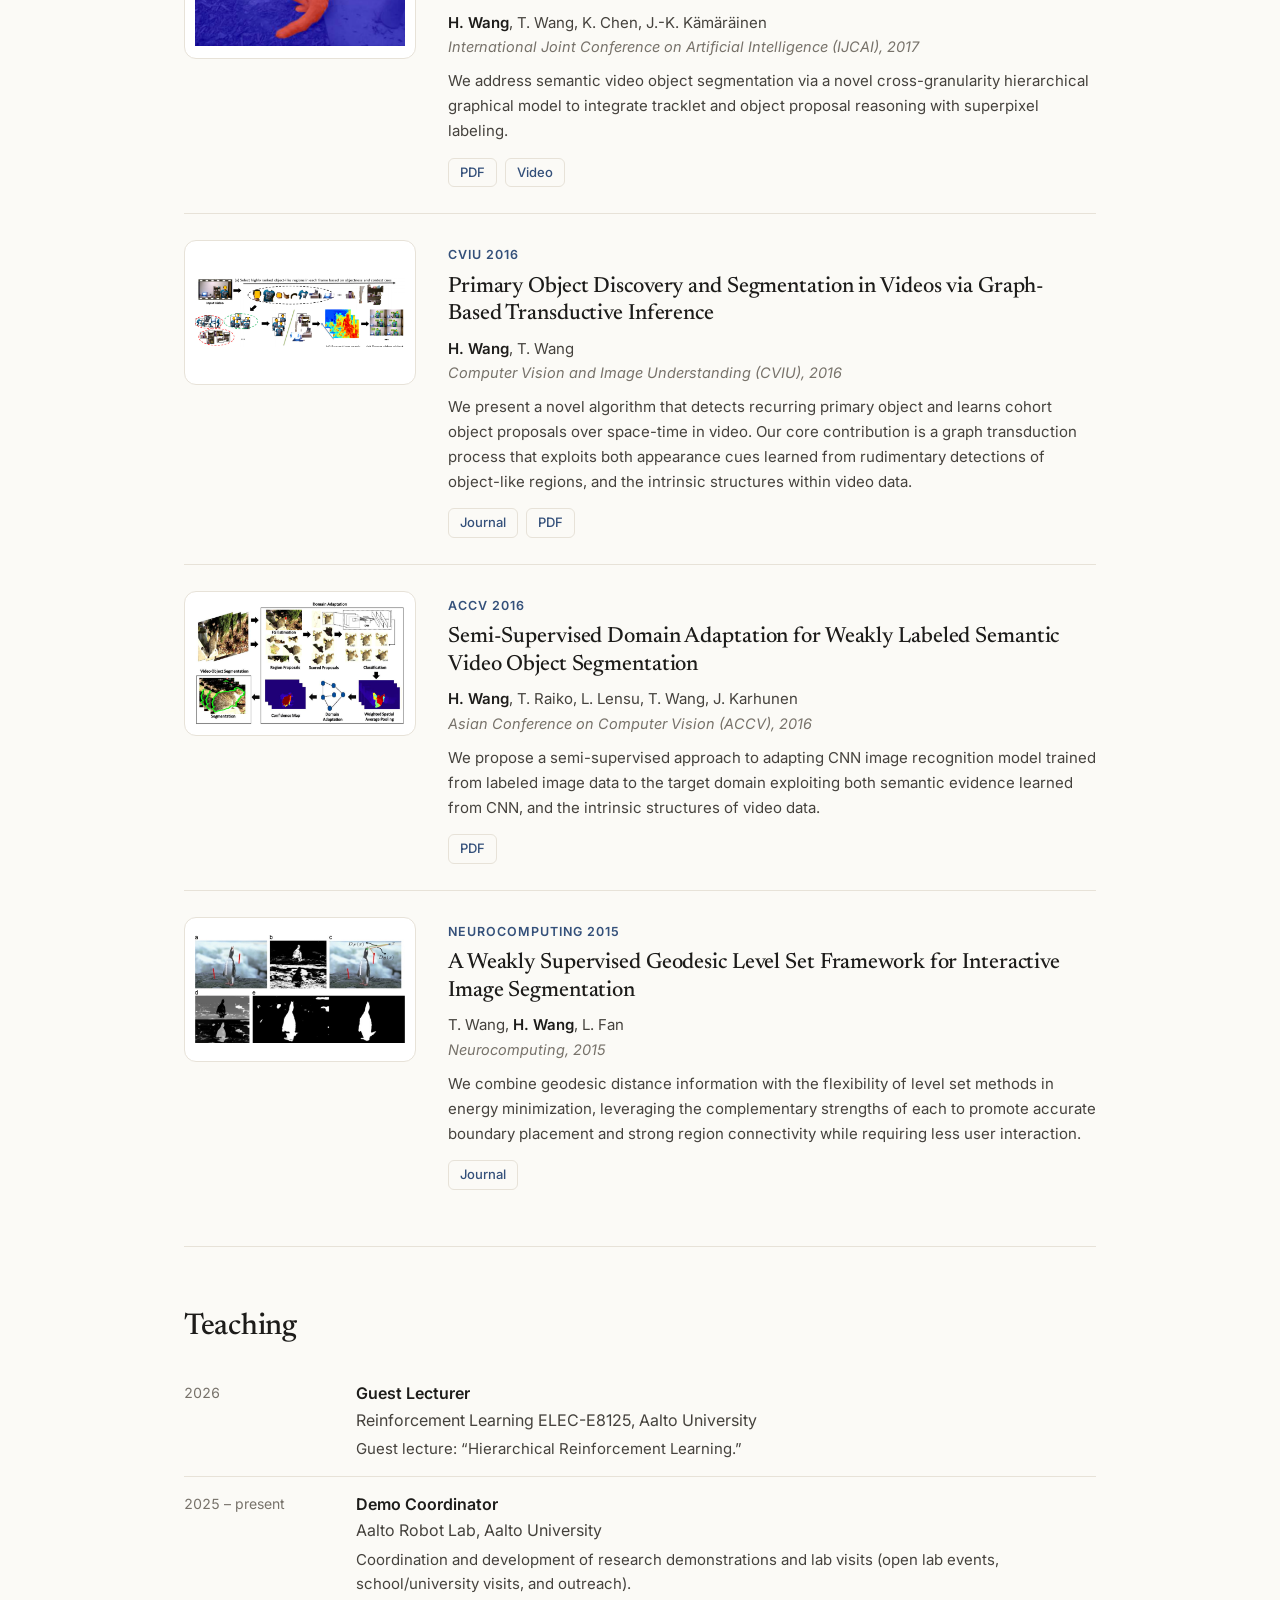
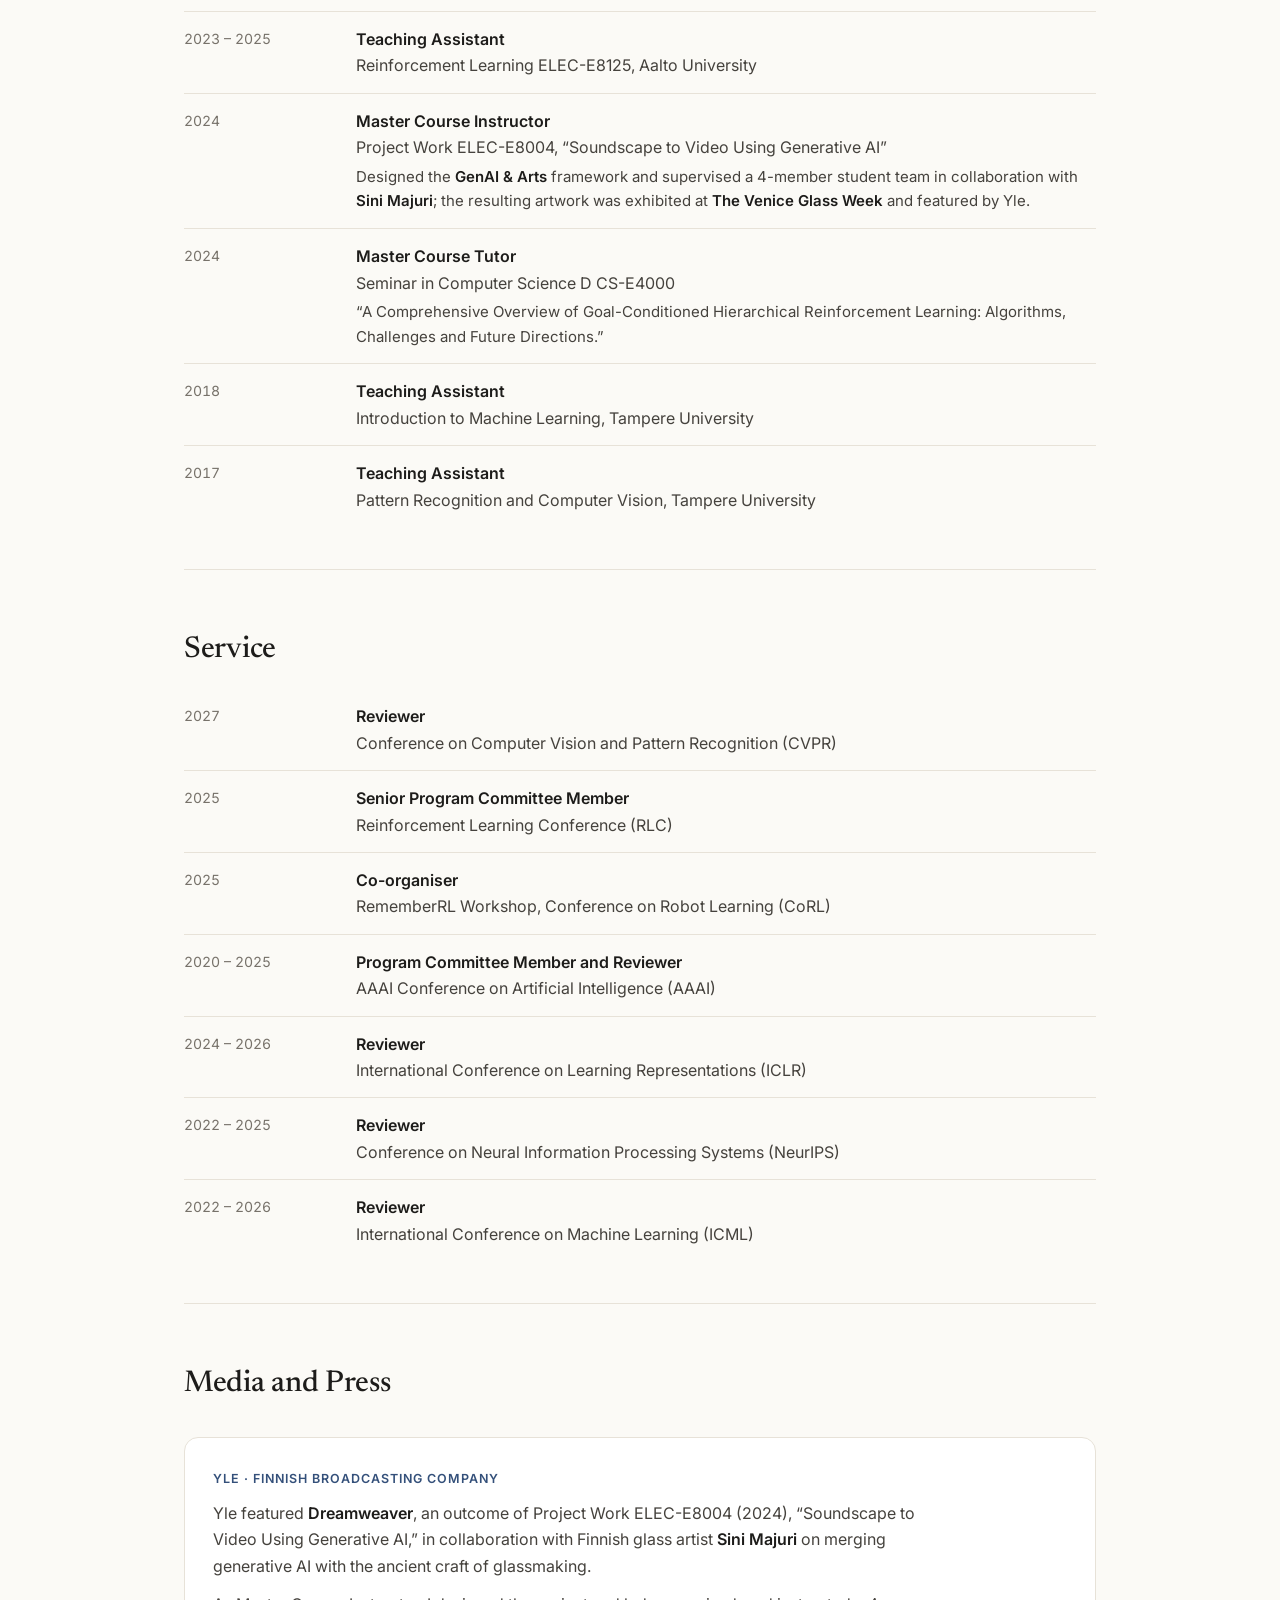
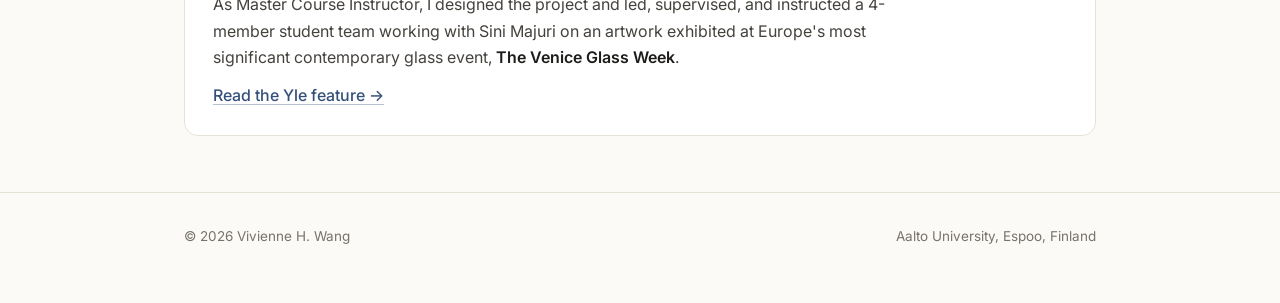
==== commit 7c9da831: "Redesign homepage and add ICML 2026 paper - Rebuild the page with a responsive single-column layout," ====
--- a/index.html
+++ b/index.html
@@ -1,327 +1,346 @@
-<!DOCTYPE HTML>
-<html lang="en"><head><meta http-equiv="Content-Type" content="text/html; charset=UTF-8">
-
-  <title>Vivienne H. Wang</title>
-
+<!DOCTYPE html>
+<html lang="en">
+<head>
+  <meta charset="UTF-8">
+  <meta name="viewport" content="width=device-width, initial-scale=1">
+
+  <title>Vivienne H. Wang · Reinforcement Learning Researcher</title>
   <meta name="author" content="Vivienne H. Wang">
-  <meta name="viewport" content="width=device-width, initial-scale=1">
-
-  <link rel="stylesheet" type="text/css" href="stylesheet.css">
-  <link rel="icon" type="image/png" href="images/icon.png">
+  <meta name="description" content="Vivienne H. Wang is a Postdoctoral Researcher in the Aalto Robot Learning Lab, working on reinforcement learning, hierarchical planning, and probabilistic and generative modelling.">
+  <meta name="color-scheme" content="light dark">
+  <link rel="canonical" href="https://vi2enne.github.io/">
+
+  <meta property="og:type" content="website">
+  <meta property="og:title" content="Vivienne H. Wang">
+  <meta property="og:description" content="Postdoctoral Researcher in the Aalto Robot Learning Lab, working on reinforcement learning.">
+  <meta property="og:url" content="https://vi2enne.github.io/">
+  <meta property="og:image" content="https://vi2enne.github.io/images/thumbs/profile.jpg">
+
+  <link rel="icon" type="image/png" href="images/thumbs/icon.png">
+  <link rel="preconnect" href="https://fonts.googleapis.com">
+  <link rel="preconnect" href="https://fonts.gstatic.com" crossorigin>
+  <link rel="stylesheet" href="https://fonts.googleapis.com/css2?family=Inter:wght@400;500;600&family=Newsreader:ital,opsz,wght@0,6..72,400;0,6..72,500;1,6..72,400&display=swap">
+  <link rel="stylesheet" href="stylesheet.css">
 </head>
 <body>
-  <table style="width:100%;max-width:800px;border:0px;border-spacing:0px;border-collapse:separate;margin-right:auto;margin-left:auto;"><tbody>
-    <tr style="padding:0px">
-      <td style="padding:0px">
-        <table style="width:100%;border:0px;border-spacing:0px;border-collapse:separate;margin-right:auto;margin-left:auto;"><tbody>
-          <tr style="padding:0px">
-            <td style="padding:2.5%;width:63%;vertical-align:middle">
-              <p style="text-align:center">
-                <name>Vivienne Huiling Wang</name>
-              </p>
-              <div align="justify">
-              <p>
-                I am a Postdoctoral Researcher in the <a href="https://rl.aalto.fi/"> Aalto Robot Learning Lab</a>, Finland, working with <a href="https://people.aalto.fi/joni.pajarinen"> Joni Pajarinen</a>. I did my PhD in the <a href="https://rl.aalto.fi/"> Robot Learning Lab</a> of Aalto University and <a href="https://research.tuni.fi/vision/">Computer Vision Group</a> of Tampere University, supervised by Joni Pajarinen and <a href="https://webpages.tuni.fi/vision/public_pages/JoniKamarainen/index.html"> Joni Kämäräinen</a>. My recent research mainly explores novel algorithms for <strong> Reinforcement Learning</strong>. 
-
-              </p>
-              <p>
-                During 2015-2016, I worked as research assistant in Deep Learning and Bayesian Modeling group of Aalto University, supervised by Tapani Raiko and Juha Karhunen. I worked as research intern in Nokia Research Center in 2014. I have published on top venues such as ICML, ICLR, AAAI, IJCAI and one US patent in the related fields, and received one IEEE best paper (runner-up) award in ICME 2015. My research publications in collaboration with Nokia scientists have won Nokia Labs Award in 2016 and 2017. I serve as senior reviewer of RLC 2025, PC Member and reviewer of AAAI 2020-2025, ICLR 2024-2026, NeurIPS 2022-2025 and ICML 2022-2025 etc. I co-organized the RememberRL Workshop of CoRL 2025. 
-              </p>
-              <p style="text-align:center">
-                <a href="mailto:vivienne.wang@aalto.fi">Email</a> &nbsp/&nbsp
-                <a href="https://scholar.google.fi/citations?user=hN0MLgYAAAAJ&hl=en">Google Scholar</a> &nbsp/&nbsp
-                <a href="https://github.com/vi2enne/">Github</a>&nbsp/&nbsp
-                <a href="https://www.linkedin.com/in/vivienne-huiling-wang-78974974/">LinkedIn</a> &nbsp/&nbsp
-                <a href="#teaching">Teaching</a> &nbsp/&nbsp
-                <a href="#media-press">Media</a>
-              </p>
-              </div>
-            </td>
-            <td style="padding:2.5%;width:40%;max-width:40%">
-              <a href="images/profile.jpg"><img style="width:100%;max-width:100%" alt="profile photo" src="images/profile.jpg" class="hoverZoomLink"></a>
-            </td>
-          </tr>
-        </tbody></table>
-        <table style="width:100%;border:0px;border-spacing:0px;border-collapse:separate;margin-right:auto;margin-left:auto;"><tbody>
-            <tr>
-            <td style="padding:20px;width:100%;vertical-align:middle">
-              <heading>Research</heading>
-              <p>
-                My research sits at the intersection of reinforcement learning, probabilistic and generative modelling, and interactive multi-agent learning, aiming to build agentic AI systems that can plan, act, remember, and cooperate reliably under uncertainty.
-
-                <strong>Selected papers and patent</strong> are listed as follows. <strong>Full list</strong> of publications can be found in my <a href="https://scholar.google.fi/citations?user=hN0MLgYAAAAJ&hl=en">Google Scholar</a> page.
-              </p>
-            </td>
-          </tr>
-        </tbody></table>
-        <table style="width:100%;border:0px;border-spacing:0px;border-collapse:separate;margin-right:auto;margin-left:auto;"><tbody>
-          
-          <tr>
-            <td style="padding:20px;width:25%;vertical-align:middle">
-                          <img src="images/icml25.png" alt="ICML25" width="160" style="border-style: none">
-                        </td>
-                        <td style="padding:20px;width:75%;vertical-align:middle">
-                          <a href="https://icml.cc/virtual/2025/poster/46632">
-                          <papertitle>Hierarchical Reinforcement Learning with Uncertainty-Guided Diffusional Subgoals</papertitle>
-                          </a>
-                          <br>
-                          <strong>Vivienne Huiling Wang</strong>,
-                          Tinghuai Wang,
-                          Joni Pajarinen
-                          <br>
-                          <em> The Forty-second International Conference on Machine Learning (ICML)</em>, 2025
-                          <br>
-                          <p></p>
-                          <p> A GP-regularized hierarchical diffusion policy models uncertainty to generate subgoals, improving sample efficiency and control performance. </p>
-            </td>
-            </tr>
-
-            <tr>
-              <td style="padding:20px;width:25%;vertical-align:middle">
-                            <img src="images/iclr25.png" alt="ICLR25" width="160" style="border-style: none">
-                          </td>
-                          <td style="padding:20px;width:75%;vertical-align:middle">
-                            <a href="https://github.com/Genera1Z/MultiScaleFusion">
-                            <papertitle>Multi-Scale Fusion for Object Representation</papertitle>
-                            </a>
-                            <br>
-                            Rongzhen Zhao, 
-                            <strong>Vivienne Huiling Wang</strong>,
-                            Juho Kannala,
-                            Joni Pajarinen
-                            <br>
-                            <em> International Conference on Learning Representations (ICLR) </em>, 2025
-                            <br>
-                            <p></p>
-                            <p> We propose Multi-Scale Fusion (MSF) to enhance VAE guidance for Object-Centric Learning (OCL) training. </p>
-              </td>
-              </tr>
-
-              <tr>
-                <td style="padding:20px;width:25%;vertical-align:middle">
-                              <img src="images/mm25.png" alt="MM25" width="160" style="border-style: none">
-                            </td>
-                            <td style="padding:20px;width:75%;vertical-align:middle">
-                              <a href="https://github.com/Genera1Z/VQ-VFM-OCL">
-                              <papertitle>Vector-Quantized Vision Foundation Models for Object-Centric Learning.</papertitle>
-                              </a>
-                              <br>
-                              Rongzhen Zhao, 
-                              <strong>Vivienne Huiling Wang</strong>,
-                              Juho Kannala,
-                              Joni Pajarinen
-                              <br>
-                              <em> ACM International Conference on Multimedia (ACM MM) </em>, 2025
-                              <br>
-                              <p></p>
-                              <p> We propose simple yet effective unified architecture for OCL, which outperforms baselines in object discovery and recognition, as well as downstream visual prediction and reasoning. </p>
-                </td>
-                </tr>
-
-          <tr>
-            <td style="padding:20px;width:25%;vertical-align:middle">
-                          <img src="images/icml24.png" alt="ICML24" width="160" style="border-style: none">
-                        </td>
-                        <td style="padding:20px;width:75%;vertical-align:middle">
-                          <a href="https://github.com/vi2enne/HLPS">
-                          <papertitle>Probabilistic Subgoal Representations for Hierarchical Reinforcement Learning</papertitle>
-                          </a>
-                          <br>
-                          <strong>Vivienne Huiling Wang</strong>,
-                          Tinghuai Wang,
-                          Wenyan Yang,
-                          Joni-Kristian Kämäräinen,
-                          Joni Pajarinen
-                          <br>
-                          <em> The Forty-first International Conference on Machine Learning (ICML)</em>, 2024
-                          <br>
-                          <p></p>
-                          <p>We propose a new Gaussian processes (GPs) based method for learning probabilistic subgoal representations in Hierarchical Reinforcement Learning (HRL).</p>
-            </td>
-            </tr>
-
-        <tr>
-        <td style="padding:20px;width:25%;vertical-align:middle">
-                      <img src="images/agile.png" alt="Arxiv" width="160" style="border-style: none">
-                    </td>
-                    <td style="padding:20px;width:75%;vertical-align:middle">
-                      <a href="https://github.com/vi2enne/SAGA">
-                      <papertitle> State-Conditioned Adversarial Subgoal Generation</papertitle>
-                      </a>
-                      <br>
-                      <strong>Vivienne Huiling Wang</strong>,
-                      Joni Pajarinen,
-                      Tinghuai Wang,
-                      Joni-Kristian Kämäräinen
-                      <br>
-                      <em> Thirty-Seventh AAAI Conference on Artificial Intelligence (AAAI)</em>, 2023
-                      <br>
-                      <a href="https://arxiv.org/pdf/2201.09635.pdf">pdf</a>
-                      <p></p>
-                      <p>We propose a novel adversarially guided subgoal generation framework for goal-conditioned HRL to mitigate the issue of non-stationarity in off-policy training.</p>
-        </td>
-        </tr>
-
-<tr>
-<td style="padding:20px;width:25%;vertical-align:middle">
-              <img src="images/ijcai17.png" alt="IJCAI17" width="160" style="border-style: none">
-            </td>
-            <td style="padding:20px;width:75%;vertical-align:middle">
-              <a href="https://www.ijcai.org/Proceedings/2017/0634.pdf">
-              <papertitle>Cross-Granularity Graph Inference for Semantic Video Object Segmentation</papertitle>
-              </a>
-              <br>
-              <strong>Huiling Wang</strong>,
-              Tinghuai Wang,
-              Ke Chen,
-              Joni-Kristian Kämäräinen
-              <br>
-              <em>International Joint Conference on Artificial Intelligence (IJCAI)</em>, 2017
-              <br>
-              <a href="https://www.ijcai.org/Proceedings/2017/0634.pdf">pdf</a>
-              /
-              <a href="https://www.youtube.com/watch?v=0QwewAUcGLI&feature=emb_logo">video</a>
-              <p></p>
-              <p>We address semantic video object segmentation
-via a novel cross-granularity hierarchical graphical
-model to integrate tracklet and object proposal reasoning with superpixel labeling.</p>
-</td>
-</tr>
-
-<tr>
-<td style="padding:20px;width:25%;vertical-align:middle">
-              <img src="images/cviu16.png" alt="CVIU16" width="160" style="border-style: none">
-            </td>
-            <td style="padding:20px;width:75%;vertical-align:middle">
-              <a href="https://www.sciencedirect.com/science/article/abs/pii/S1077314215002507">
-              <papertitle>Primary Object Discovery and Segmentation in Videos via Graph-Based Transductive Inference</papertitle>
-              </a>
-              <br>
-              <strong>Huiling Wang</strong>,
-              Tinghuai Wang
-              <br>
-              <em>Computer Vision and Image Understanding (CVIU)</em>, 2016
-              <br>
-              <a href="data/cviu16.pdf">pdf</a>
-              <p></p>
-              <p>We present a novel algorithm that detects recurring primary object and learns cohort object proposals over space-time in video. Our core contribution is a graph transduction process that exploits both appearance cues learned from rudimentary detections of object-like regions, and the intrinsic structures within video data.</p>
-</td>
-</tr>
-
-<tr>
-<td style="padding:20px;width:25%;vertical-align:middle">
-              <img src="images/accv2016.png" alt="ACCV16" width="160" style="border-style: none">
-            </td>
-            <td style="padding:20px;width:75%;vertical-align:middle">
-              <a href="https://arxiv.org/pdf/1606.02280.pdf">
-              <papertitle>Semi-Supervised Domain Adaptation for Weakly Labeled Semantic Video Object Segmentation</papertitle>
-              </a>
-              <br>
-              <strong>Huiling Wang</strong>,
-              Tapani Raiko,
-              Lasse Lensu,
-              Tinghuai Wang,
-              Juha Karhunen
-              <br>
-              <em>Asian Conference on Computer Vision (ACCV)</em>, 2016
-              <br>
-              <a href="https://arxiv.org/pdf/1606.02280.pdf">pdf</a>
-              <p></p>
-              <p>We propose a semi-supervised approach to adapting CNN image recognition model trained from labeled image data to the target domain exploiting both semantic evidence learned from CNN, and the intrinsic structures of video data.</p>
-</td>
-</tr>
-
-                    <tr>
-<td style="padding:20px;width:25%;vertical-align:middle">
-              <img src="images/nc15.jpg" alt="NC15" width="160" style="border-style: none">
-            </td>
-            <td style="padding:20px;width:75%;vertical-align:middle">
-              <a href="https://www.sciencedirect.com/science/article/abs/pii/S092523121500836X">
-              <papertitle>A Weakly Supervised Geodesic Level Set Framework for Interactive Image Segmentation</papertitle>
-              </a>
-              <br>
-              Tinghuai Wang,
-              <strong>Huiling Wang</strong>,
-              Lixin Fan
-              <br>
-              <em>Neurocomputing</em>, 2015
-              <br>
-              <a href="https://www.sciencedirect.com/science/article/abs/pii/S092523121500836X">pdf</a>
-              <p></p>
-              <p> We combine geodesic distance information with the flexibility of level set methods in energy minimization, leveraging the complementary strengths of each to promote accurate boundary placement and strong region connectivity while requiring less user interaction.  </p>
-</td>
-</tr>
-
-
-        </tbody></table>
-
-        <table width="100%" align="center" border="0" cellspacing="0" cellpadding="20"><tbody>
-          <tr>
-            <td>
-              <heading>Recent Service</heading>
-            </td>
-          </tr>
-        </tbody></table>
-        <table width="100%" align="center" border="0" cellpadding="20"><tbody>
-          <tr>
-
-            <td width="75%" valign="center">
-              Reviewer, NeurIPS 2022-2025
-              <br><br>
-              Reviewer, ICML 2022-2025
-              <br><br>
-              Reviewer, ICLR 2024-2026
-              <br><br>
-              Program Committee, AAAI 2020-2025
-            </td>
-          </tr>
-        </tbody></table>
-
-        <table id="teaching" width="100%" align="center" border="0" cellspacing="0" cellpadding="20"><tbody>
-          <tr>
-            <td>
-              <heading>Teaching</heading>
-            </td>
-          </tr>
-        </tbody></table>
-        <table width="100%" align="center" border="0" cellpadding="20"><tbody>
-          <tr>
-            <td width="75%" valign="center">
-              <strong>Teaching Assistant</strong>, Reinforcement Learning ELEC-E8125, Aalto University (2023-2025). 
-              <br><br>
-              <strong>Demo Coordinator</strong>, Aalto Robot Lab, Aalto University (2025-present).
-              <br>
-              Coordination and development of research demonstrations and lab visits (open lab events, school/university visits, and outreach).
-              <br><br>
-              <strong>Master Course Instructor</strong>, Project Work ELEC-E8004 (2024), "Soundscape to Video Using Generative AI."
-              <br>
-              Designed the <strong>GenAI &amp; Arts</strong> framework and supervised a 4-member student team in collaboration with <strong>Sini Majuri</strong>; the resulting artwork was exhibited at <strong>The Venice Glass Week</strong> and featured by Yle.
-              <br><br>
-              <strong>Master Course Tutor</strong>, Seminar in Computer Science D CS-E4000 (2024): "A Comprehensive Overview of Goal-Conditioned Hierarchical Reinforcement Learning: Algorithms, Challenges and Future Directions."
-              <br><br>
-              <strong>Teaching Assistant</strong>, Introduction to Machine Learning, Tampere University (2018). 
-              <br><br>
-              <strong>Teaching Assistant</strong>, Pattern Recognition and Computer Vision, Tampere University (2017). 
-            </td>
-          </tr>
-        </tbody></table>
-
-        <table id="media-press" width="100%" align="center" border="0" cellspacing="0" cellpadding="20"><tbody>
-          <tr>
-            <td>
-              <heading>Media and Press</heading>
-            </td>
-          </tr>
-        </tbody></table>
-        <table width="100%" align="center" border="0" cellpadding="20"><tbody>
-          <tr>
-            <td width="75%" valign="center">
-              <strong>Yle (Finnish Broadcasting Company)</strong> featured <strong>Dreamweaver</strong>, an outcome of Project Work ELEC-E8004 (2024), "Soundscape to Video Using Generative AI," in collaboration with Finnish glass artist <strong>Sini Majuri</strong> on merging generative AI with the ancient craft of glassmaking.
-              As Master Course Instructor, designed the project and led, supervised, and instructed a 4-member student team working with <strong>Sini Majuri</strong> on an artwork exhibited at Europe's most significant contemporary glass event, <strong>The Venice Glass Week</strong>.
-              <br>
-              <a href="https://yle.fi/a/74-20108778">Yle feature link</a>
-            </td>
-          </tr>
-        </tbody></table>
+
+  <header class="topbar">
+    <div class="wrap">
+      <a class="brand" href="#top">Vivienne H. Wang</a>
+      <nav aria-label="Sections">
+        <a href="#research">Research</a>
+        <a href="#publications">Publications</a>
+        <a href="#teaching">Teaching</a>
+        <a href="#service">Service</a>
+        <a href="#media-press">Media</a>
+      </nav>
+    </div>
+  </header>
+
+  <main id="top" class="wrap">
+
+    <div class="hero">
+      <div>
+        <p class="eyebrow">Postdoctoral Researcher · Aalto University</p>
+        <h1>Vivienne H. Wang</h1>
+        <p class="lede">
+          I am a Postdoctoral Researcher in the <a href="https://rl.aalto.fi/">Aalto Robot Learning Lab</a>, Finland, working with <a href="https://people.aalto.fi/joni.pajarinen">Joni Pajarinen</a>. My recent research mainly explores novel algorithms for <strong>Reinforcement Learning</strong> and its applications in <strong>Agentic AI</strong>.
+        </p>
+        <p>
+          I did my PhD in the <a href="https://rl.aalto.fi/">Robot Learning Lab</a> of Aalto University and the <a href="https://research.tuni.fi/vision/">Computer Vision Group</a> of Tampere University, supervised by Joni Pajarinen and <a href="https://webpages.tuni.fi/vision/public_pages/JoniKamarainen/index.html">Joni Kämäräinen</a>. During 2015&ndash;2016, I worked as a research assistant in the Deep Learning and Bayesian Modeling group of Aalto University, supervised by Tapani Raiko and Juha Karhunen, and I was a research intern at Nokia Research Center in 2014.
+        </p>
+        <p>
+          I have published at top AI/ML venues such as ICML, ICLR, AAAI and IJCAI, hold one US patent in the related fields, and received an IEEE best paper (runner-up) award at ICME 2015. My research publications in collaboration with Nokia scientists won the Nokia Labs Award in 2016 and 2017. I co-organized the RememberRL Workshop at CoRL 2025.
+        </p>
+        <ul class="contact">
+          <li><a href="mailto:vivienne.wang@aalto.fi">
+            <svg viewBox="0 0 24 24" fill="none" stroke="currentColor" stroke-width="1.8" stroke-linecap="round" stroke-linejoin="round" aria-hidden="true"><rect x="3" y="5" width="18" height="14" rx="2"/><path d="m3 7 9 6 9-6"/></svg>
+            Email</a></li>
+          <li><a href="https://scholar.google.fi/citations?user=hN0MLgYAAAAJ&amp;hl=en">
+            <svg viewBox="0 0 24 24" fill="none" stroke="currentColor" stroke-width="1.8" stroke-linecap="round" stroke-linejoin="round" aria-hidden="true"><path d="M12 4 2 9l10 5 10-5-10-5z"/><path d="M6 11.5V16c0 1.4 2.7 3 6 3s6-1.6 6-3v-4.5"/></svg>
+            Google Scholar</a></li>
+          <li><a href="https://github.com/vi2enne/">
+            <svg viewBox="0 0 24 24" fill="currentColor" aria-hidden="true"><path d="M12 2a10 10 0 0 0-3.16 19.49c.5.09.68-.22.68-.48v-1.7c-2.78.6-3.37-1.34-3.37-1.34-.46-1.16-1.11-1.47-1.11-1.47-.91-.62.07-.6.07-.6 1 .07 1.53 1.03 1.53 1.03.9 1.52 2.34 1.08 2.91.83.09-.65.35-1.09.63-1.34-2.22-.25-4.56-1.11-4.56-4.94 0-1.09.39-1.98 1.03-2.68-.1-.25-.45-1.27.1-2.65 0 0 .84-.27 2.75 1.02a9.56 9.56 0 0 1 5 0c1.91-1.29 2.75-1.02 2.75-1.02.55 1.38.2 2.4.1 2.65.64.7 1.03 1.59 1.03 2.68 0 3.84-2.34 4.68-4.57 4.93.36.31.68.92.68 1.85V21c0 .27.18.58.69.48A10 10 0 0 0 12 2z"/></svg>
+            GitHub</a></li>
+          <li><a href="https://www.linkedin.com/in/vivienne-huiling-wang-78974974/">
+            <svg viewBox="0 0 24 24" fill="currentColor" aria-hidden="true"><path d="M4.98 3.5a2.5 2.5 0 1 1 0 5 2.5 2.5 0 0 1 0-5zM3 9.75h4V21H3V9.75zm6.5 0h3.83v1.54h.05c.53-1 1.84-2.06 3.78-2.06 4.04 0 4.79 2.66 4.79 6.12V21h-4v-5.01c0-1.2-.02-2.73-1.66-2.73-1.67 0-1.92 1.3-1.92 2.65V21h-4V9.75z"/></svg>
+            LinkedIn</a></li>
+        </ul>
+      </div>
+      <figure class="portrait">
+        <img src="images/thumbs/profile.jpg" alt="Portrait of Vivienne H. Wang" width="732" height="1000">
+      </figure>
+    </div>
+
+    <section id="research">
+      <div class="section-head">
+        <h2>Research</h2>
+      </div>
+      <p class="statement">
+        My research sits at the intersection of reinforcement learning, probabilistic and generative modelling, and multi-agent systems, aiming to build agentic AI systems that can plan, act, remember, and cooperate reliably under uncertainty.
+      </p>
+      <ul class="topics">
+        <li>Reinforcement learning</li>
+        <li>Hierarchical planning</li>
+        <li>Probabilistic &amp; generative modelling</li>
+        <li>Multi-agent systems</li>
+      </ul>
+    </section>
+
+    <section id="publications">
+      <div class="section-head">
+        <h2>Selected Publications</h2>
+        <a href="https://scholar.google.fi/citations?user=hN0MLgYAAAAJ&amp;hl=en">Full list on Google Scholar →</a>
+      </div>
+
+      <ol class="pubs">
+
+        <li class="pub">
+          <a class="thumb" href="https://arxiv.org/abs/2605.17058" tabindex="-1" aria-hidden="true">
+            <img src="images/thumbs/icml26.png" alt="" width="760" height="522">
+          </a>
+          <div>
+            <span class="venue">ICML 2026 <span class="new">New</span></span>
+            <h3><a href="https://arxiv.org/abs/2605.17058">Learning Multi-Timescale Abstractions for Hierarchical Combinatorial Planning</a></h3>
+            <p class="authors"><strong>V. H. Wang</strong>, T. Wang, J. Pajarinen</p>
+            <p class="where">The Forty-third International Conference on Machine Learning (ICML), 2026</p>
+            <p class="summary">A model-based hierarchical reinforcement learning framework for sequential stochastic combinatorial optimization. A latent-space tree-search planner uses an SMDP-aware world model whose multi-timescale objective makes latent transitions reflect the duration of abstract actions, and a subgoal-conditioned budget policy allocates resources by context.</p>
+            <ul class="links">
+              <li><a href="https://arxiv.org/abs/2605.17058">arXiv</a></li>
+              <li><a href="https://arxiv.org/pdf/2605.17058">PDF</a></li>
+            </ul>
+          </div>
+        </li>
+
+        <li class="pub">
+          <a class="thumb" href="https://icml.cc/virtual/2025/poster/46632" tabindex="-1" aria-hidden="true">
+            <img src="images/thumbs/icml25.png" alt="" width="757" height="349" loading="lazy">
+          </a>
+          <div>
+            <span class="venue">ICML 2025</span>
+            <h3><a href="https://icml.cc/virtual/2025/poster/46632">Hierarchical Reinforcement Learning with Uncertainty-Guided Diffusional Subgoals</a></h3>
+            <p class="authors"><strong>V. H. Wang</strong>, T. Wang, J. Pajarinen</p>
+            <p class="where">The Forty-second International Conference on Machine Learning (ICML), 2025</p>
+            <p class="summary">A GP-regularized hierarchical diffusion policy models uncertainty to generate subgoals, improving sample efficiency and control performance.</p>
+            <ul class="links">
+              <li><a href="https://icml.cc/virtual/2025/poster/46632">Paper</a></li>
+            </ul>
+          </div>
+        </li>
+
+        <li class="pub">
+          <a class="thumb" href="https://github.com/Genera1Z/MultiScaleFusion" tabindex="-1" aria-hidden="true">
+            <img src="images/thumbs/iclr25.png" alt="" width="760" height="293" loading="lazy">
+          </a>
+          <div>
+            <span class="venue">ICLR 2025</span>
+            <h3><a href="https://github.com/Genera1Z/MultiScaleFusion">Multi-Scale Fusion for Object Representation</a></h3>
+            <p class="authors">R. Zhao, <strong>V. H. Wang</strong>, J. Kannala, J. Pajarinen</p>
+            <p class="where">International Conference on Learning Representations (ICLR), 2025</p>
+            <p class="summary">We propose Multi-Scale Fusion (MSF) to enhance VAE guidance for Object-Centric Learning (OCL) training.</p>
+            <ul class="links">
+              <li><a href="https://github.com/Genera1Z/MultiScaleFusion">Code</a></li>
+            </ul>
+          </div>
+        </li>
+
+        <li class="pub">
+          <a class="thumb" href="https://github.com/Genera1Z/VQ-VFM-OCL" tabindex="-1" aria-hidden="true">
+            <img src="images/thumbs/mm25.png" alt="" width="760" height="351" loading="lazy">
+          </a>
+          <div>
+            <span class="venue">ACM MM 2025</span>
+            <h3><a href="https://github.com/Genera1Z/VQ-VFM-OCL">Vector-Quantized Vision Foundation Models for Object-Centric Learning</a></h3>
+            <p class="authors">R. Zhao, <strong>V. H. Wang</strong>, J. Kannala, J. Pajarinen</p>
+            <p class="where">ACM International Conference on Multimedia (ACM MM), 2025</p>
+            <p class="summary">We propose a simple yet effective unified architecture for OCL, which outperforms baselines in object discovery and recognition, as well as downstream visual prediction and reasoning.</p>
+            <ul class="links">
+              <li><a href="https://github.com/Genera1Z/VQ-VFM-OCL">Code</a></li>
+            </ul>
+          </div>
+        </li>
+
+        <li class="pub">
+          <a class="thumb" href="https://github.com/vi2enne/HLPS" tabindex="-1" aria-hidden="true">
+            <img src="images/thumbs/icml24.png" alt="" width="760" height="675" loading="lazy">
+          </a>
+          <div>
+            <span class="venue">ICML 2024</span>
+            <h3><a href="https://github.com/vi2enne/HLPS">Probabilistic Subgoal Representations for Hierarchical Reinforcement Learning</a></h3>
+            <p class="authors"><strong>V. H. Wang</strong>, T. Wang, W. Yang, J.-K. Kämäräinen, J. Pajarinen</p>
+            <p class="where">The Forty-first International Conference on Machine Learning (ICML), 2024</p>
+            <p class="summary">We propose a new Gaussian processes (GPs) based method for learning probabilistic subgoal representations in Hierarchical Reinforcement Learning (HRL).</p>
+            <ul class="links">
+              <li><a href="https://github.com/vi2enne/HLPS">Code</a></li>
+            </ul>
+          </div>
+        </li>
+
+        <li class="pub">
+          <a class="thumb" href="https://github.com/vi2enne/SAGA" tabindex="-1" aria-hidden="true">
+            <img src="images/thumbs/agile.png" alt="" width="760" height="371" loading="lazy">
+          </a>
+          <div>
+            <span class="venue">AAAI 2023</span>
+            <h3><a href="https://github.com/vi2enne/SAGA">State-Conditioned Adversarial Subgoal Generation</a></h3>
+            <p class="authors"><strong>V. H. Wang</strong>, J. Pajarinen, T. Wang, J.-K. Kämäräinen</p>
+            <p class="where">Thirty-Seventh AAAI Conference on Artificial Intelligence (AAAI), 2023</p>
+            <p class="summary">We propose a novel adversarially guided subgoal generation framework for goal-conditioned HRL to mitigate the issue of non-stationarity in off-policy training.</p>
+            <ul class="links">
+              <li><a href="https://arxiv.org/pdf/2201.09635.pdf">PDF</a></li>
+              <li><a href="https://github.com/vi2enne/SAGA">Code</a></li>
+            </ul>
+          </div>
+        </li>
+
+        <li class="pub">
+          <a class="thumb" href="https://www.ijcai.org/Proceedings/2017/0634.pdf" tabindex="-1" aria-hidden="true">
+            <img src="images/thumbs/ijcai17.png" alt="" width="588" height="334" loading="lazy">
+          </a>
+          <div>
+            <span class="venue">IJCAI 2017</span>
+            <h3><a href="https://www.ijcai.org/Proceedings/2017/0634.pdf">Cross-Granularity Graph Inference for Semantic Video Object Segmentation</a></h3>
+            <p class="authors"><strong>H. Wang</strong>, T. Wang, K. Chen, J.-K. Kämäräinen</p>
+            <p class="where">International Joint Conference on Artificial Intelligence (IJCAI), 2017</p>
+            <p class="summary">We address semantic video object segmentation via a novel cross-granularity hierarchical graphical model to integrate tracklet and object proposal reasoning with superpixel labeling.</p>
+            <ul class="links">
+              <li><a href="https://www.ijcai.org/Proceedings/2017/0634.pdf">PDF</a></li>
+              <li><a href="https://www.youtube.com/watch?v=0QwewAUcGLI&amp;feature=emb_logo">Video</a></li>
+            </ul>
+          </div>
+        </li>
+
+        <li class="pub">
+          <a class="thumb" href="https://www.sciencedirect.com/science/article/abs/pii/S1077314215002507" tabindex="-1" aria-hidden="true">
+            <img src="images/thumbs/cviu16.png" alt="" width="760" height="249" loading="lazy">
+          </a>
+          <div>
+            <span class="venue">CVIU 2016</span>
+            <h3><a href="https://www.sciencedirect.com/science/article/abs/pii/S1077314215002507">Primary Object Discovery and Segmentation in Videos via Graph-Based Transductive Inference</a></h3>
+            <p class="authors"><strong>H. Wang</strong>, T. Wang</p>
+            <p class="where">Computer Vision and Image Understanding (CVIU), 2016</p>
+            <p class="summary">We present a novel algorithm that detects recurring primary object and learns cohort object proposals over space-time in video. Our core contribution is a graph transduction process that exploits both appearance cues learned from rudimentary detections of object-like regions, and the intrinsic structures within video data.</p>
+            <ul class="links">
+              <li><a href="https://www.sciencedirect.com/science/article/abs/pii/S1077314215002507">Journal</a></li>
+              <li><a href="data/cviu16.pdf">PDF</a></li>
+            </ul>
+          </div>
+        </li>
+
+        <li class="pub">
+          <a class="thumb" href="https://arxiv.org/pdf/1606.02280.pdf" tabindex="-1" aria-hidden="true">
+            <img src="images/thumbs/accv2016.png" alt="" width="760" height="451" loading="lazy">
+          </a>
+          <div>
+            <span class="venue">ACCV 2016</span>
+            <h3><a href="https://arxiv.org/pdf/1606.02280.pdf">Semi-Supervised Domain Adaptation for Weakly Labeled Semantic Video Object Segmentation</a></h3>
+            <p class="authors"><strong>H. Wang</strong>, T. Raiko, L. Lensu, T. Wang, J. Karhunen</p>
+            <p class="where">Asian Conference on Computer Vision (ACCV), 2016</p>
+            <p class="summary">We propose a semi-supervised approach to adapting CNN image recognition model trained from labeled image data to the target domain exploiting both semantic evidence learned from CNN, and the intrinsic structures of video data.</p>
+            <ul class="links">
+              <li><a href="https://arxiv.org/pdf/1606.02280.pdf">PDF</a></li>
+            </ul>
+          </div>
+        </li>
+
+        <li class="pub">
+          <a class="thumb" href="https://www.sciencedirect.com/science/article/abs/pii/S092523121500836X" tabindex="-1" aria-hidden="true">
+            <img src="images/thumbs/nc15.jpg" alt="" width="685" height="353" loading="lazy">
+          </a>
+          <div>
+            <span class="venue">Neurocomputing 2015</span>
+            <h3><a href="https://www.sciencedirect.com/science/article/abs/pii/S092523121500836X">A Weakly Supervised Geodesic Level Set Framework for Interactive Image Segmentation</a></h3>
+            <p class="authors">T. Wang, <strong>H. Wang</strong>, L. Fan</p>
+            <p class="where">Neurocomputing, 2015</p>
+            <p class="summary">We combine geodesic distance information with the flexibility of level set methods in energy minimization, leveraging the complementary strengths of each to promote accurate boundary placement and strong region connectivity while requiring less user interaction.</p>
+            <ul class="links">
+              <li><a href="https://www.sciencedirect.com/science/article/abs/pii/S092523121500836X">Journal</a></li>
+            </ul>
+          </div>
+        </li>
+
+      </ol>
+    </section>
+
+    <section id="teaching">
+      <div class="section-head">
+        <h2>Teaching</h2>
+      </div>
+      <ul class="rows">
+        <li>
+          <span class="when">2026</span>
+          <p class="what"><strong>Guest Lecturer</strong> Reinforcement Learning ELEC-E8125, Aalto University
+            <span class="note">Guest lecture: &ldquo;Hierarchical Reinforcement Learning.&rdquo;</span></p>
+        </li>
+        <li>
+          <span class="when">2025 &ndash; present</span>
+          <p class="what"><strong>Demo Coordinator</strong> Aalto Robot Lab, Aalto University
+            <span class="note">Coordination and development of research demonstrations and lab visits (open lab events, school/university visits, and outreach).</span></p>
+        </li>
+        <li>
+          <span class="when">2023 &ndash; 2025</span>
+          <p class="what"><strong>Teaching Assistant</strong> Reinforcement Learning ELEC-E8125, Aalto University</p>
+        </li>
+        <li>
+          <span class="when">2024</span>
+          <p class="what"><strong>Master Course Instructor</strong> Project Work ELEC-E8004, &ldquo;Soundscape to Video Using Generative AI&rdquo;
+            <span class="note">Designed the <strong>GenAI &amp; Arts</strong> framework and supervised a 4-member student team in collaboration with <strong>Sini Majuri</strong>; the resulting artwork was exhibited at <strong>The Venice Glass Week</strong> and featured by Yle.</span></p>
+        </li>
+        <li>
+          <span class="when">2024</span>
+          <p class="what"><strong>Master Course Tutor</strong> Seminar in Computer Science D CS-E4000
+            <span class="note">&ldquo;A Comprehensive Overview of Goal-Conditioned Hierarchical Reinforcement Learning: Algorithms, Challenges and Future Directions.&rdquo;</span></p>
+        </li>
+        <li>
+          <span class="when">2018</span>
+          <p class="what"><strong>Teaching Assistant</strong> Introduction to Machine Learning, Tampere University</p>
+        </li>
+        <li>
+          <span class="when">2017</span>
+          <p class="what"><strong>Teaching Assistant</strong> Pattern Recognition and Computer Vision, Tampere University</p>
+        </li>
+      </ul>
+    </section>
+
+    <section id="service">
+      <div class="section-head">
+        <h2>Service</h2>
+      </div>
+      <ul class="rows">
+        <li><span class="when">2027</span><p class="what"><strong>Reviewer</strong> Conference on Computer Vision and Pattern Recognition (CVPR)</p></li>
+        <li><span class="when">2025</span><p class="what"><strong>Senior Program Committee Member</strong> Reinforcement Learning Conference (RLC)</p></li>
+        <li><span class="when">2025</span><p class="what"><strong>Co-organiser</strong> RememberRL Workshop, Conference on Robot Learning (CoRL)</p></li>
+        <li><span class="when">2020 &ndash; 2025</span><p class="what"><strong>Program Committee Member and Reviewer</strong> AAAI Conference on Artificial Intelligence (AAAI)</p></li>
+        <li><span class="when">2024 &ndash; 2026</span><p class="what"><strong>Reviewer</strong> International Conference on Learning Representations (ICLR)</p></li>
+        <li><span class="when">2022 &ndash; 2025</span><p class="what"><strong>Reviewer</strong> Conference on Neural Information Processing Systems (NeurIPS)</p></li>
+        <li><span class="when">2022 &ndash; 2026</span><p class="what"><strong>Reviewer</strong> International Conference on Machine Learning (ICML)</p></li>
+      </ul>
+    </section>
+
+    <section id="media-press">
+      <div class="section-head">
+        <h2>Media and Press</h2>
+      </div>
+      <div class="feature">
+        <span class="venue">Yle · Finnish Broadcasting Company</span>
+        <p>
+          Yle featured <strong>Dreamweaver</strong>, an outcome of Project Work ELEC-E8004 (2024), &ldquo;Soundscape to Video Using Generative AI,&rdquo; in collaboration with Finnish glass artist <strong>Sini Majuri</strong> on merging generative AI with the ancient craft of glassmaking.
+        </p>
+        <p>
+          As Master Course Instructor, I designed the project and led, supervised, and instructed a 4-member student team working with Sini Majuri on an artwork exhibited at Europe's most significant contemporary glass event, <strong>The Venice Glass Week</strong>.
+        </p>
+        <p><a class="more" href="https://yle.fi/a/74-20108778">Read the Yle feature →</a></p>
+      </div>
+    </section>
+
+  </main>
+
+  <footer>
+    <div class="wrap">
+      <span>© 2026 Vivienne H. Wang</span>
+      <span>Aalto University, Espoo, Finland</span>
+    </div>
+  </footer>
+
 </body>
 </html>
--- a/stylesheet.css
+++ b/stylesheet.css
@@ -0,0 +1,595 @@
+:root {
+  --bg: #fbfaf6;
+  --surface: #ffffff;
+  --ink: #1d1c1a;
+  --ink-soft: #45423d;
+  --muted: #77726a;
+  --rule: #e7e2d8;
+  --accent: #34507a;
+  --accent-soft: #e9eef6;
+  --accent-hover: #1e3558;
+  --shadow: 0 1px 2px rgba(29, 28, 26, .05), 0 8px 24px -12px rgba(29, 28, 26, .18);
+  --serif: 'Newsreader', 'Iowan Old Style', 'Palatino Linotype', Georgia, serif;
+  --sans: 'Inter', -apple-system, BlinkMacSystemFont, 'Segoe UI', Helvetica, Arial, sans-serif;
+}
+
+@media (prefers-color-scheme: dark) {
+  :root {
+    --bg: #15171b;
+    --surface: #1d2025;
+    --ink: #ecebe6;
+    --ink-soft: #c9c6bf;
+    --muted: #96928a;
+    --rule: #2c3037;
+    --accent: #a9c1e8;
+    --accent-soft: #232c3b;
+    --accent-hover: #d3e0f6;
+    --shadow: 0 1px 2px rgba(0, 0, 0, .3), 0 8px 24px -12px rgba(0, 0, 0, .6);
+  }
+}
+
+*,
+*::before,
+*::after {
+  box-sizing: border-box;
+}
+
+html {
+  scroll-behavior: smooth;
+  scroll-padding-top: 76px;
+  -webkit-text-size-adjust: 100%;
+}
+
+body {
+  margin: 0;
+  background: var(--bg);
+  color: var(--ink-soft);
+  font-family: var(--sans);
+  font-size: 16px;
+  line-height: 1.65;
+  -webkit-font-smoothing: antialiased;
+  text-rendering: optimizeLegibility;
+}
+
+a {
+  color: var(--accent);
+  text-decoration: none;
+  transition: color .15s ease;
+}
+
+a:hover,
+a:focus-visible {
+  color: var(--accent-hover);
+}
+
+a:focus-visible {
+  outline: 2px solid var(--accent);
+  outline-offset: 3px;
+  border-radius: 3px;
+}
+
+p a {
+  text-decoration: underline;
+  text-decoration-color: color-mix(in srgb, var(--accent) 35%, transparent);
+  text-decoration-thickness: 1px;
+  text-underline-offset: 3px;
+}
+
+p a:hover {
+  text-decoration-color: currentColor;
+}
+
+strong {
+  color: var(--ink);
+  font-weight: 600;
+}
+
+img {
+  max-width: 100%;
+  display: block;
+}
+
+.wrap {
+  width: 100%;
+  max-width: 960px;
+  margin: 0 auto;
+  padding: 0 24px;
+}
+
+/* ---------- Top bar ---------- */
+
+.topbar {
+  position: sticky;
+  top: 0;
+  z-index: 10;
+  background: color-mix(in srgb, var(--bg) 86%, transparent);
+  -webkit-backdrop-filter: saturate(160%) blur(12px);
+  backdrop-filter: saturate(160%) blur(12px);
+  border-bottom: 1px solid var(--rule);
+}
+
+.topbar .wrap {
+  display: flex;
+  align-items: center;
+  justify-content: space-between;
+  gap: 24px;
+  height: 56px;
+}
+
+.brand {
+  font-family: var(--serif);
+  font-size: 19px;
+  font-weight: 500;
+  color: var(--ink);
+  white-space: nowrap;
+}
+
+.topbar nav {
+  display: flex;
+  gap: 26px;
+  overflow-x: auto;
+  scrollbar-width: none;
+}
+
+.topbar nav::-webkit-scrollbar {
+  display: none;
+}
+
+.topbar nav a {
+  color: var(--muted);
+  font-size: 14px;
+  font-weight: 500;
+  white-space: nowrap;
+}
+
+.topbar nav a:hover {
+  color: var(--ink);
+}
+
+/* ---------- Hero ---------- */
+
+.hero {
+  display: grid;
+  grid-template-columns: minmax(0, 1fr) 280px;
+  gap: 56px;
+  align-items: center;
+  padding: 72px 0 64px;
+}
+
+.eyebrow {
+  margin: 0 0 14px;
+  font-size: 13px;
+  font-weight: 600;
+  letter-spacing: .09em;
+  text-transform: uppercase;
+  color: var(--accent);
+}
+
+h1 {
+  margin: 0 0 22px;
+  font-family: var(--serif);
+  font-size: clamp(38px, 5.4vw, 54px);
+  font-weight: 500;
+  line-height: 1.08;
+  letter-spacing: -.015em;
+  color: var(--ink);
+}
+
+.hero p {
+  margin: 0 0 14px;
+}
+
+.hero .lede {
+  font-size: 17.5px;
+  color: var(--ink);
+}
+
+.contact {
+  display: flex;
+  flex-wrap: wrap;
+  gap: 10px;
+  margin: 26px 0 0;
+  padding: 0;
+  list-style: none;
+}
+
+.contact a {
+  display: inline-flex;
+  align-items: center;
+  gap: 8px;
+  padding: 8px 14px;
+  border: 1px solid var(--rule);
+  border-radius: 999px;
+  background: var(--surface);
+  color: var(--ink);
+  font-size: 14px;
+  font-weight: 500;
+  text-decoration: none;
+  transition: border-color .15s ease, color .15s ease, transform .15s ease;
+}
+
+.contact a:hover {
+  border-color: var(--accent);
+  color: var(--accent);
+  transform: translateY(-1px);
+}
+
+.contact svg {
+  width: 16px;
+  height: 16px;
+  flex: none;
+}
+
+.portrait {
+  margin: 0;
+  aspect-ratio: 4 / 5;
+  border-radius: 18px;
+  overflow: hidden;
+  box-shadow: var(--shadow);
+  background: var(--rule);
+}
+
+.portrait img {
+  width: 100%;
+  height: 100%;
+  object-fit: cover;
+  object-position: 50% 22%;
+}
+
+/* ---------- Sections ---------- */
+
+section {
+  padding: 56px 0;
+  border-top: 1px solid var(--rule);
+}
+
+.section-head {
+  display: flex;
+  align-items: baseline;
+  justify-content: space-between;
+  gap: 16px;
+  margin-bottom: 28px;
+}
+
+h2 {
+  margin: 0;
+  font-family: var(--serif);
+  font-size: 30px;
+  font-weight: 500;
+  letter-spacing: -.01em;
+  color: var(--ink);
+}
+
+.section-head a {
+  font-size: 14px;
+  font-weight: 500;
+  white-space: nowrap;
+}
+
+.statement {
+  max-width: 70ch;
+  margin: 0;
+  font-family: var(--serif);
+  font-size: 21px;
+  line-height: 1.5;
+  color: var(--ink);
+}
+
+.topics {
+  display: flex;
+  flex-wrap: wrap;
+  gap: 8px;
+  margin: 22px 0 0;
+  padding: 0;
+  list-style: none;
+}
+
+.topics li {
+  padding: 5px 12px;
+  border-radius: 999px;
+  background: var(--accent-soft);
+  color: var(--accent);
+  font-size: 13.5px;
+  font-weight: 500;
+}
+
+/* ---------- Publications ---------- */
+
+.pubs {
+  margin: 0;
+  padding: 0;
+  list-style: none;
+}
+
+.pub {
+  display: grid;
+  grid-template-columns: 232px minmax(0, 1fr);
+  gap: 32px;
+  align-items: start;
+  padding: 26px 0;
+  border-top: 1px solid var(--rule);
+}
+
+.pub:first-child {
+  border-top: 0;
+  padding-top: 4px;
+}
+
+.pub:last-child {
+  padding-bottom: 0;
+}
+
+.thumb {
+  display: flex;
+  align-items: center;
+  justify-content: center;
+  aspect-ratio: 16 / 10;
+  padding: 10px;
+  border: 1px solid var(--rule);
+  border-radius: 12px;
+  background: #fff;
+  overflow: hidden;
+  transition: box-shadow .2s ease, transform .2s ease;
+}
+
+.pub:hover .thumb {
+  box-shadow: var(--shadow);
+  transform: translateY(-2px);
+}
+
+.thumb img {
+  width: 100%;
+  height: 100%;
+  object-fit: contain;
+}
+
+.venue {
+  display: inline-block;
+  margin-bottom: 8px;
+  font-size: 12.5px;
+  font-weight: 600;
+  letter-spacing: .08em;
+  text-transform: uppercase;
+  color: var(--accent);
+}
+
+.venue .new {
+  margin-left: 8px;
+  padding: 2px 8px;
+  border-radius: 999px;
+  background: var(--accent);
+  color: var(--bg);
+  font-size: 11px;
+  letter-spacing: .06em;
+}
+
+h3 {
+  margin: 0 0 8px;
+  font-family: var(--serif);
+  font-size: 22px;
+  font-weight: 500;
+  line-height: 1.25;
+  letter-spacing: -.005em;
+  color: var(--ink);
+}
+
+h3 a {
+  color: inherit;
+}
+
+h3 a:hover {
+  color: var(--accent);
+}
+
+.authors,
+.where,
+.summary {
+  margin: 0;
+}
+
+.authors {
+  font-size: 15px;
+}
+
+.where {
+  font-size: 14.5px;
+  font-style: italic;
+  color: var(--muted);
+}
+
+.summary {
+  margin-top: 10px;
+  font-size: 15px;
+}
+
+.links {
+  display: flex;
+  flex-wrap: wrap;
+  gap: 8px;
+  margin: 14px 0 0;
+  padding: 0;
+  list-style: none;
+}
+
+.links a {
+  display: inline-block;
+  padding: 3px 11px;
+  border: 1px solid var(--rule);
+  border-radius: 6px;
+  font-size: 13px;
+  font-weight: 500;
+  text-decoration: none;
+  transition: border-color .15s ease, background-color .15s ease;
+}
+
+.links a:hover {
+  border-color: var(--accent);
+  background: var(--accent-soft);
+}
+
+/* ---------- Service / Teaching / Media ---------- */
+
+.rows {
+  margin: 0;
+  padding: 0;
+  list-style: none;
+}
+
+.rows li {
+  display: grid;
+  grid-template-columns: 148px minmax(0, 1fr);
+  gap: 24px;
+  padding: 14px 0;
+  border-top: 1px solid var(--rule);
+}
+
+.rows li:first-child {
+  border-top: 0;
+  padding-top: 0;
+}
+
+.rows li:last-child {
+  padding-bottom: 0;
+}
+
+.rows .when {
+  font-size: 14px;
+  font-variant-numeric: tabular-nums;
+  color: var(--muted);
+  padding-top: 1px;
+}
+
+.rows .what {
+  margin: 0;
+}
+
+.rows .what > strong {
+  display: block;
+}
+
+.rows .note {
+  display: block;
+  margin-top: 4px;
+  font-size: 15px;
+}
+
+.feature {
+  padding: 26px 28px;
+  border: 1px solid var(--rule);
+  border-radius: 14px;
+  background: var(--surface);
+}
+
+.feature .venue {
+  margin-bottom: 10px;
+}
+
+.feature p {
+  margin: 0 0 12px;
+  max-width: 72ch;
+}
+
+.feature p:last-child {
+  margin-bottom: 0;
+}
+
+.more {
+  font-weight: 500;
+}
+
+/* ---------- Footer ---------- */
+
+footer {
+  padding: 32px 0 56px;
+  border-top: 1px solid var(--rule);
+  font-size: 13.5px;
+  color: var(--muted);
+}
+
+footer .wrap {
+  display: flex;
+  flex-wrap: wrap;
+  justify-content: space-between;
+  gap: 8px 24px;
+}
+
+/* ---------- Responsive ---------- */
+
+@media (max-width: 760px) {
+  .topbar nav {
+    gap: 18px;
+  }
+
+  .hero {
+    grid-template-columns: 1fr;
+    gap: 32px;
+    padding: 40px 0 44px;
+  }
+
+  .portrait {
+    order: -1;
+    width: 168px;
+    aspect-ratio: 1;
+    border-radius: 50%;
+  }
+
+  section {
+    padding: 44px 0;
+  }
+
+  h2 {
+    font-size: 27px;
+  }
+
+  .statement {
+    font-size: 19px;
+  }
+
+  .pub {
+    grid-template-columns: 1fr;
+    gap: 16px;
+  }
+
+  .thumb {
+    max-width: 420px;
+  }
+
+  .rows li {
+    grid-template-columns: 1fr;
+    gap: 2px;
+  }
+}
+
+@media (max-width: 480px) {
+  .wrap {
+    padding: 0 18px;
+  }
+
+  .brand {
+    display: none;
+  }
+}
+
+@media (prefers-reduced-motion: reduce) {
+  html {
+    scroll-behavior: auto;
+  }
+
+  * {
+    transition: none !important;
+  }
+}
+
+@media print {
+  .topbar {
+    display: none;
+  }
+
+  section {
+    padding: 24px 0;
+  }
+
+  .pub {
+    break-inside: avoid;
+  }
+}
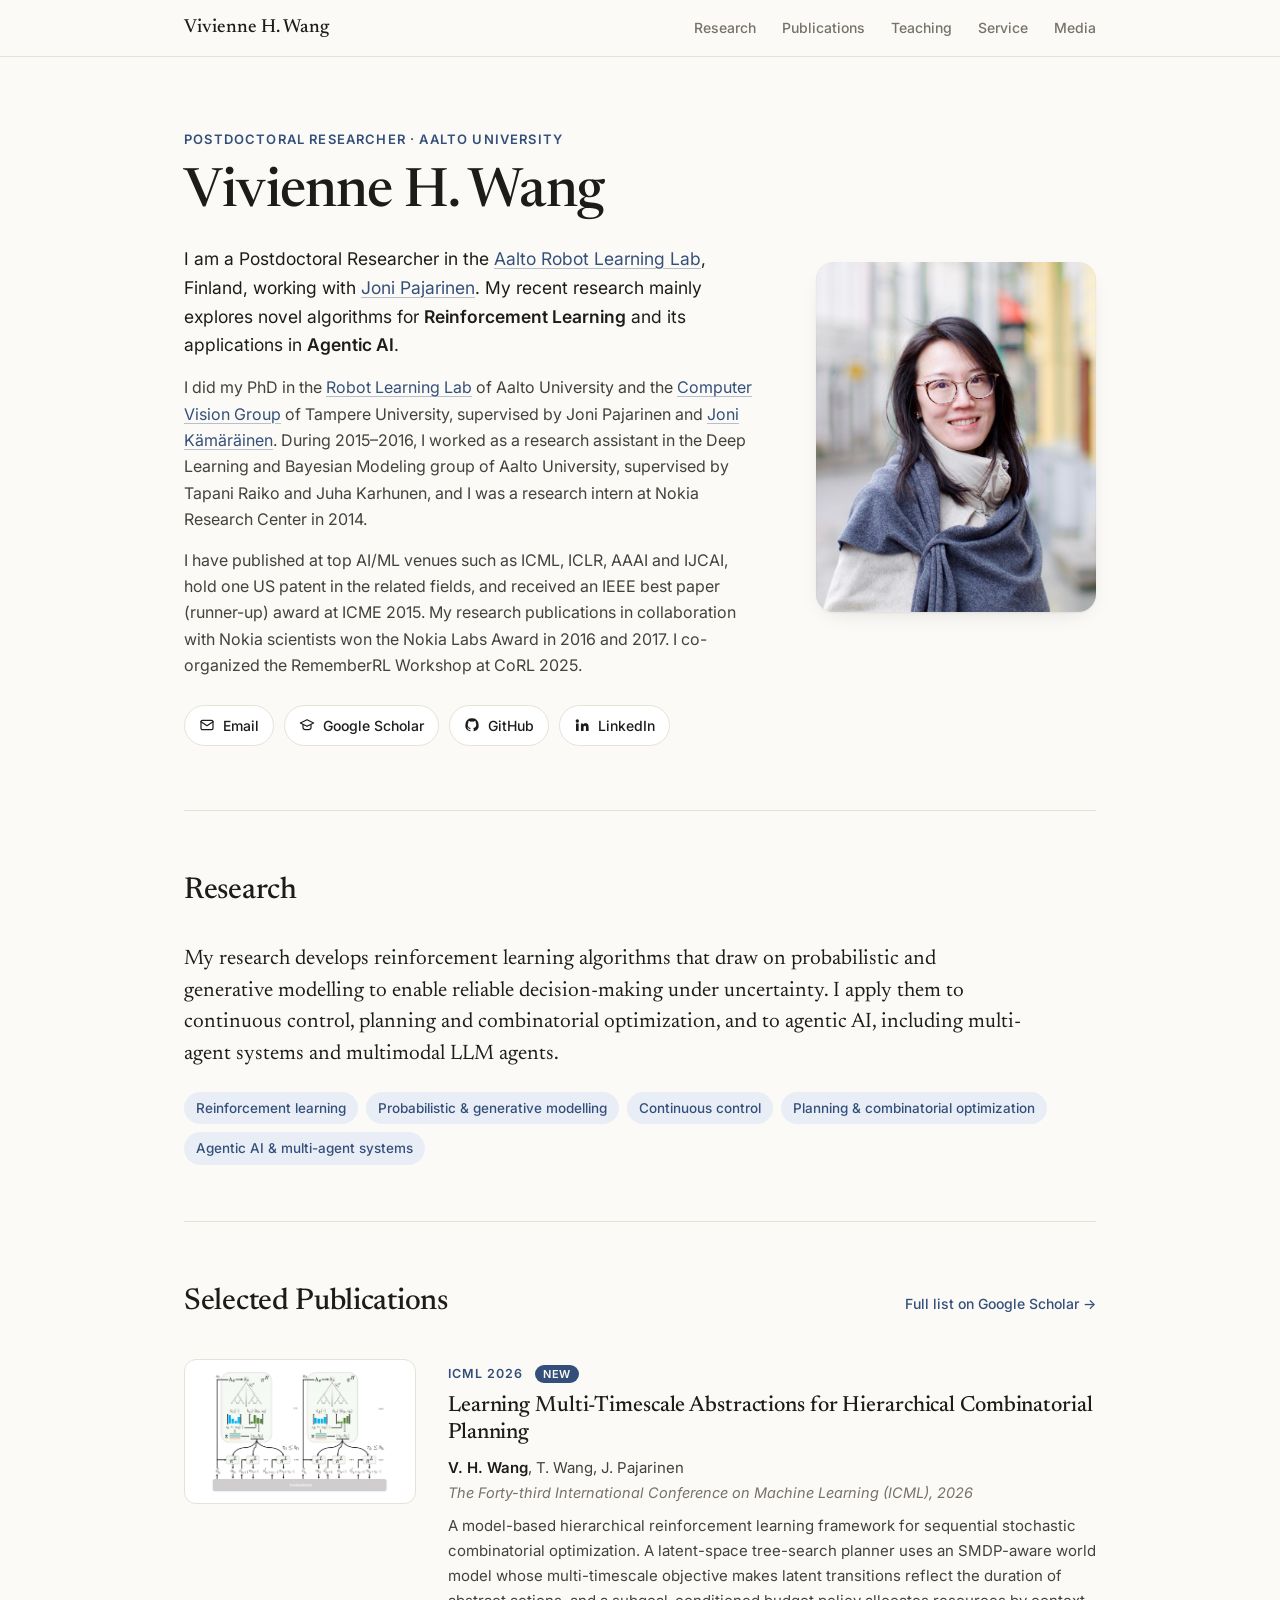
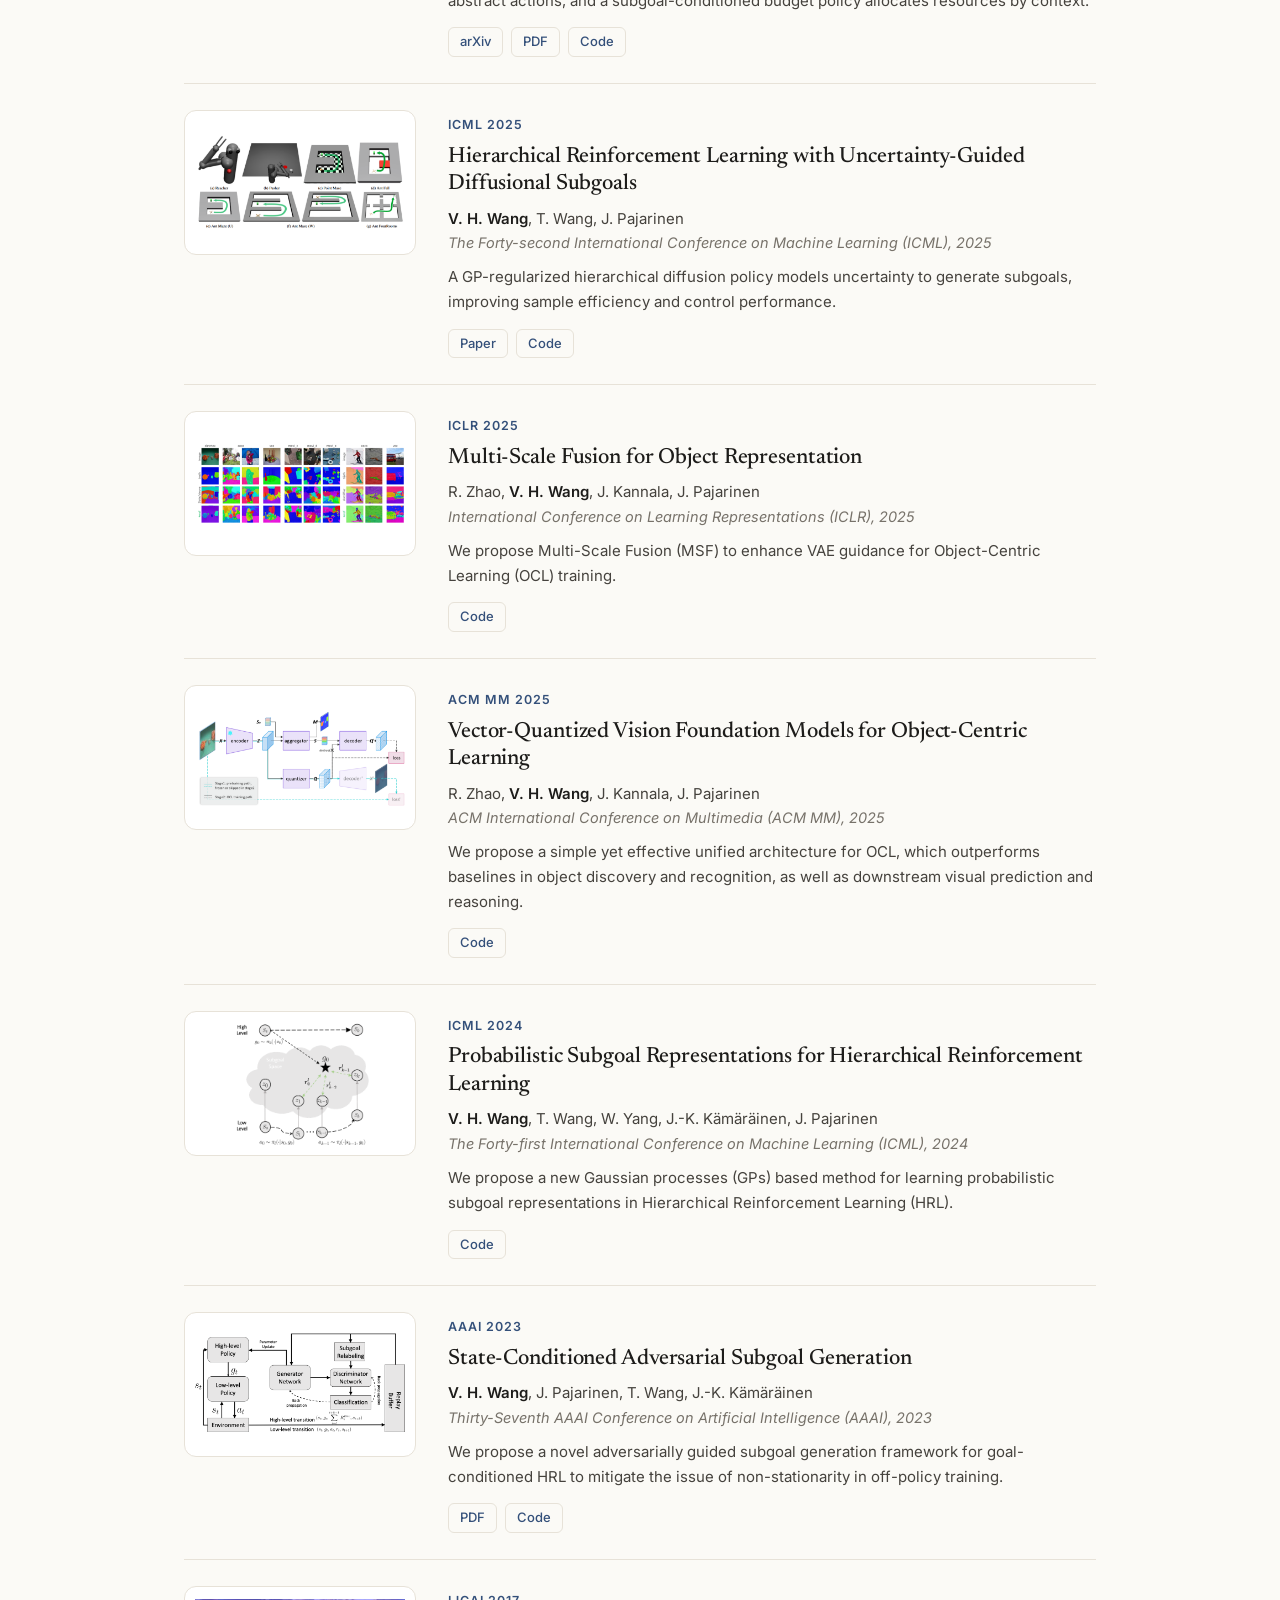
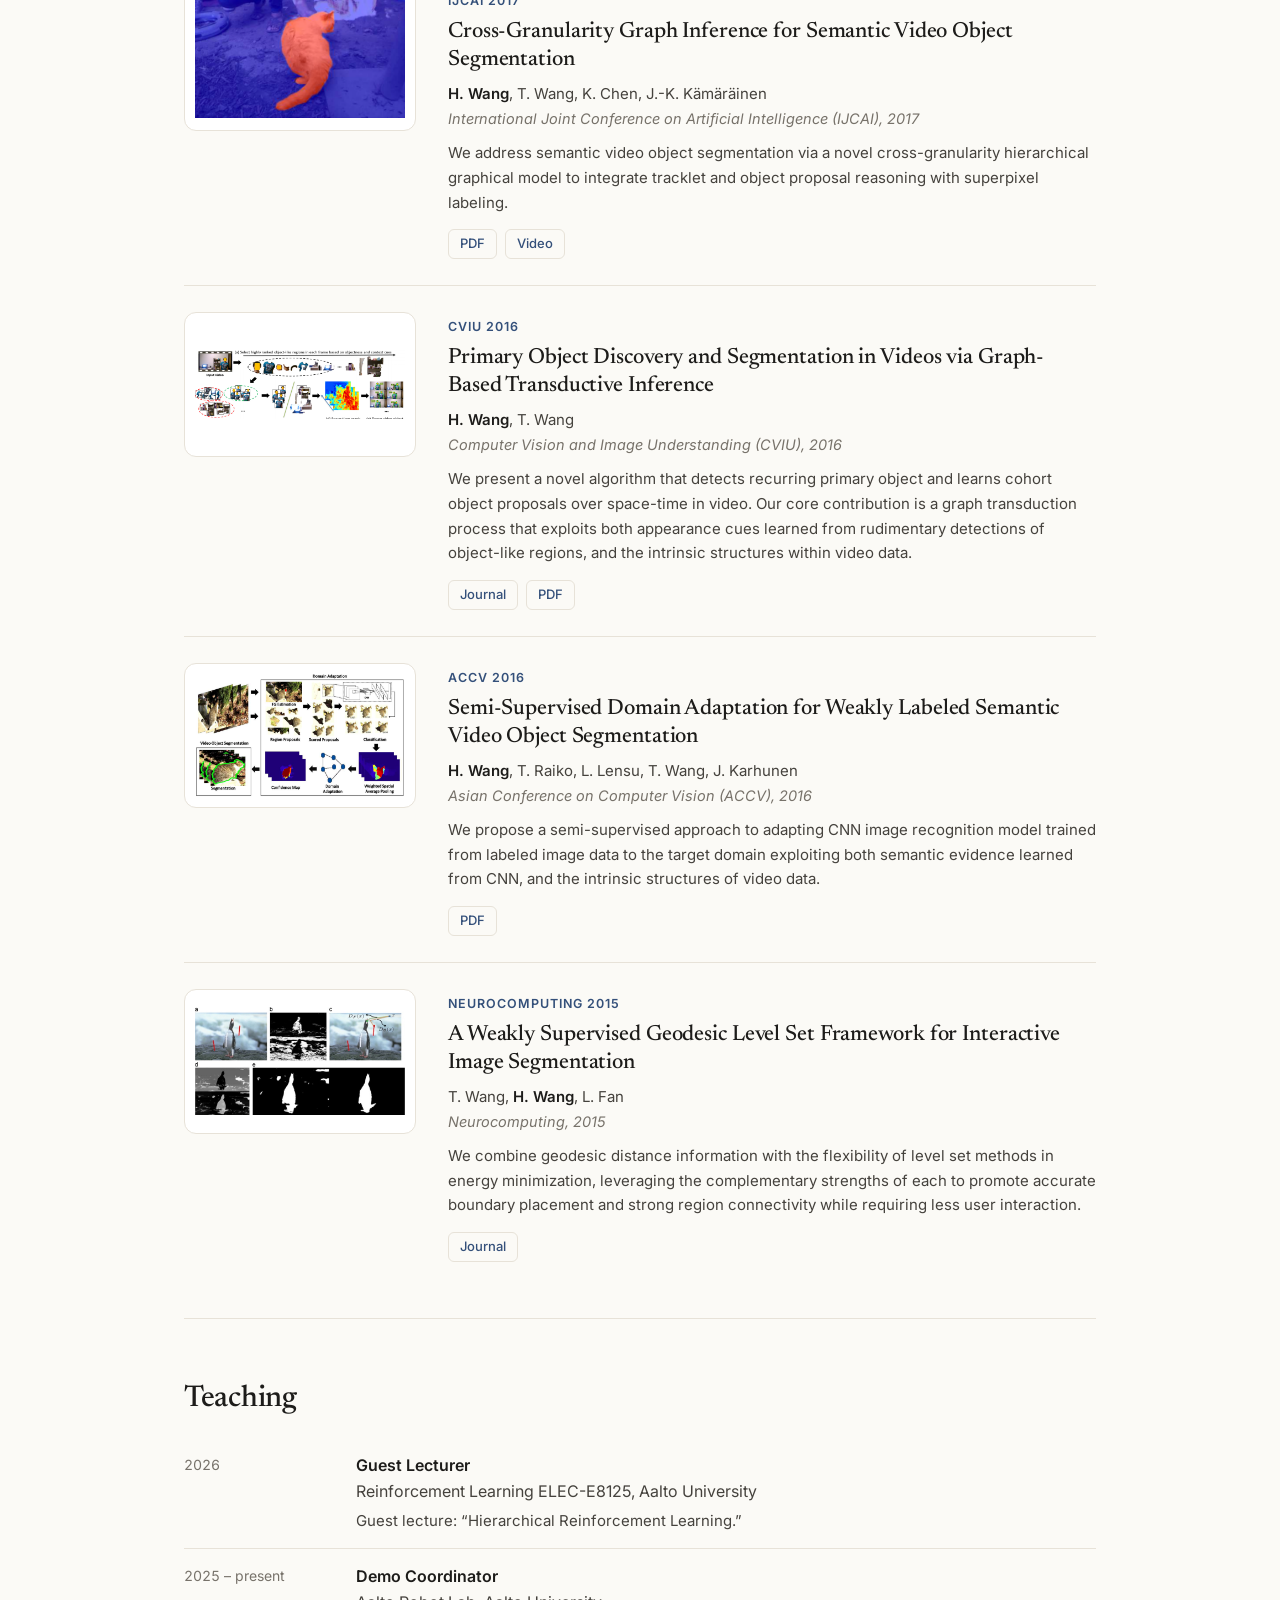
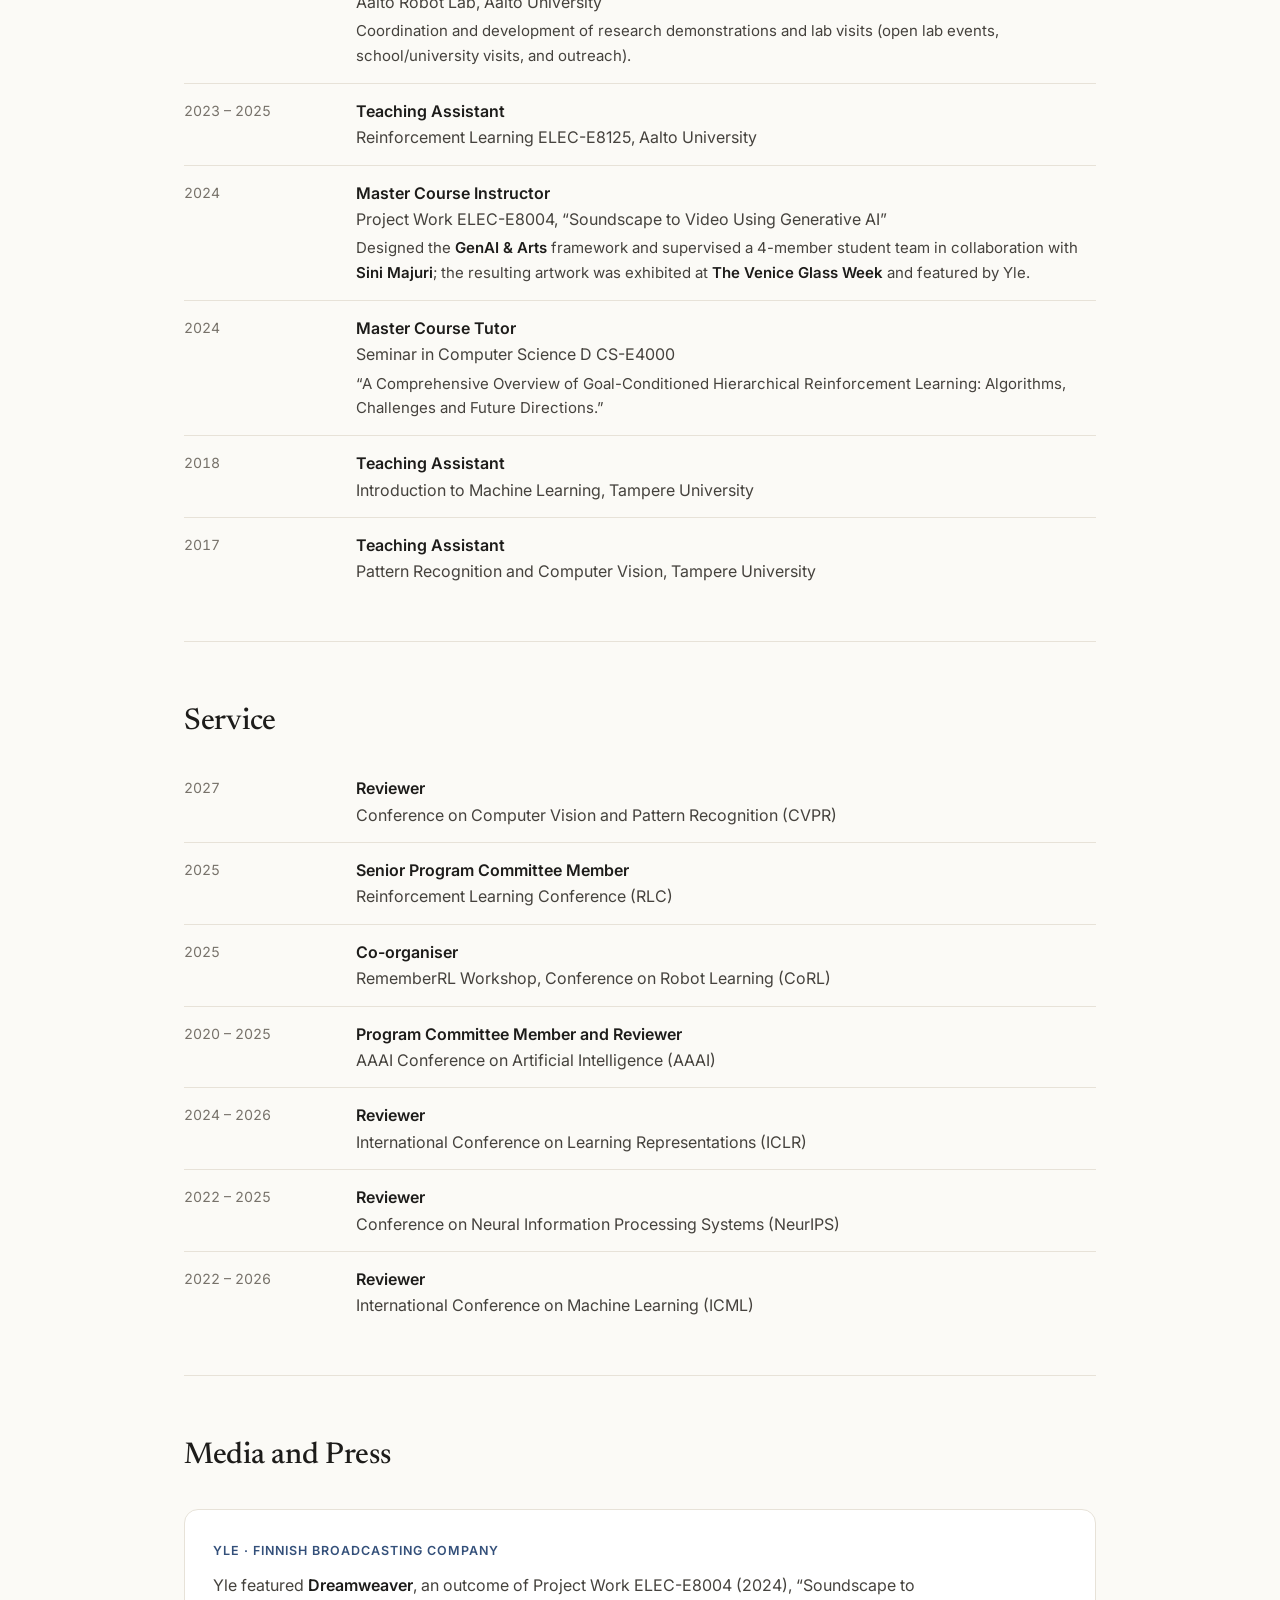
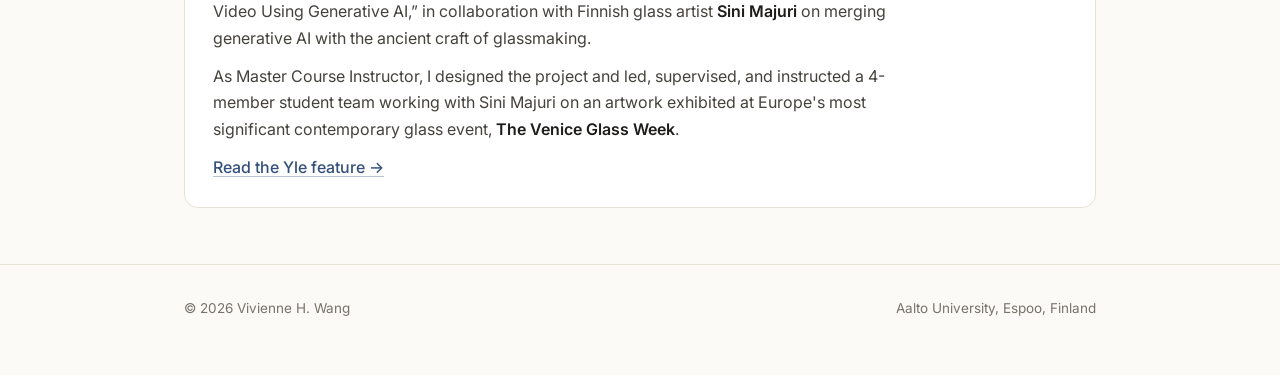
==== commit 95ec8d21: "Update research statement and add code links - Align the Research section, topic tags and page descr" ====
--- a/index.html
+++ b/index.html
@@ -6,7 +6,7 @@
 
   <title>Vivienne H. Wang · Reinforcement Learning Researcher</title>
   <meta name="author" content="Vivienne H. Wang">
-  <meta name="description" content="Vivienne H. Wang is a Postdoctoral Researcher in the Aalto Robot Learning Lab, working on reinforcement learning, hierarchical planning, and probabilistic and generative modelling.">
+  <meta name="description" content="Vivienne H. Wang is a Postdoctoral Researcher in the Aalto Robot Learning Lab, developing reinforcement learning algorithms that draw on probabilistic and generative modelling, for continuous control, planning, combinatorial optimization and agentic AI.">
   <meta name="color-scheme" content="light dark">
   <link rel="canonical" href="https://vi2enne.github.io/">
 
@@ -77,13 +77,14 @@
         <h2>Research</h2>
       </div>
       <p class="statement">
-        My research sits at the intersection of reinforcement learning, probabilistic and generative modelling, and multi-agent systems, aiming to build agentic AI systems that can plan, act, remember, and cooperate reliably under uncertainty.
+        My research develops reinforcement learning algorithms that draw on probabilistic and generative modelling to enable reliable decision-making under uncertainty. I apply them to continuous control, planning and combinatorial optimization, and to agentic AI, including multi-agent systems and multimodal LLM agents.
       </p>
       <ul class="topics">
         <li>Reinforcement learning</li>
-        <li>Hierarchical planning</li>
         <li>Probabilistic &amp; generative modelling</li>
-        <li>Multi-agent systems</li>
+        <li>Continuous control</li>
+        <li>Planning &amp; combinatorial optimization</li>
+        <li>Agentic AI &amp; multi-agent systems</li>
       </ul>
     </section>
 
@@ -108,6 +109,7 @@
             <ul class="links">
               <li><a href="https://arxiv.org/abs/2605.17058">arXiv</a></li>
               <li><a href="https://arxiv.org/pdf/2605.17058">PDF</a></li>
+              <li><a href="https://github.com/vi2enne/LMTA">Code</a></li>
             </ul>
           </div>
         </li>
@@ -124,6 +126,7 @@
             <p class="summary">A GP-regularized hierarchical diffusion policy models uncertainty to generate subgoals, improving sample efficiency and control performance.</p>
             <ul class="links">
               <li><a href="https://icml.cc/virtual/2025/poster/46632">Paper</a></li>
+              <li><a href="https://github.com/vi2enne/HIDI-HRL">Code</a></li>
             </ul>
           </div>
         </li>
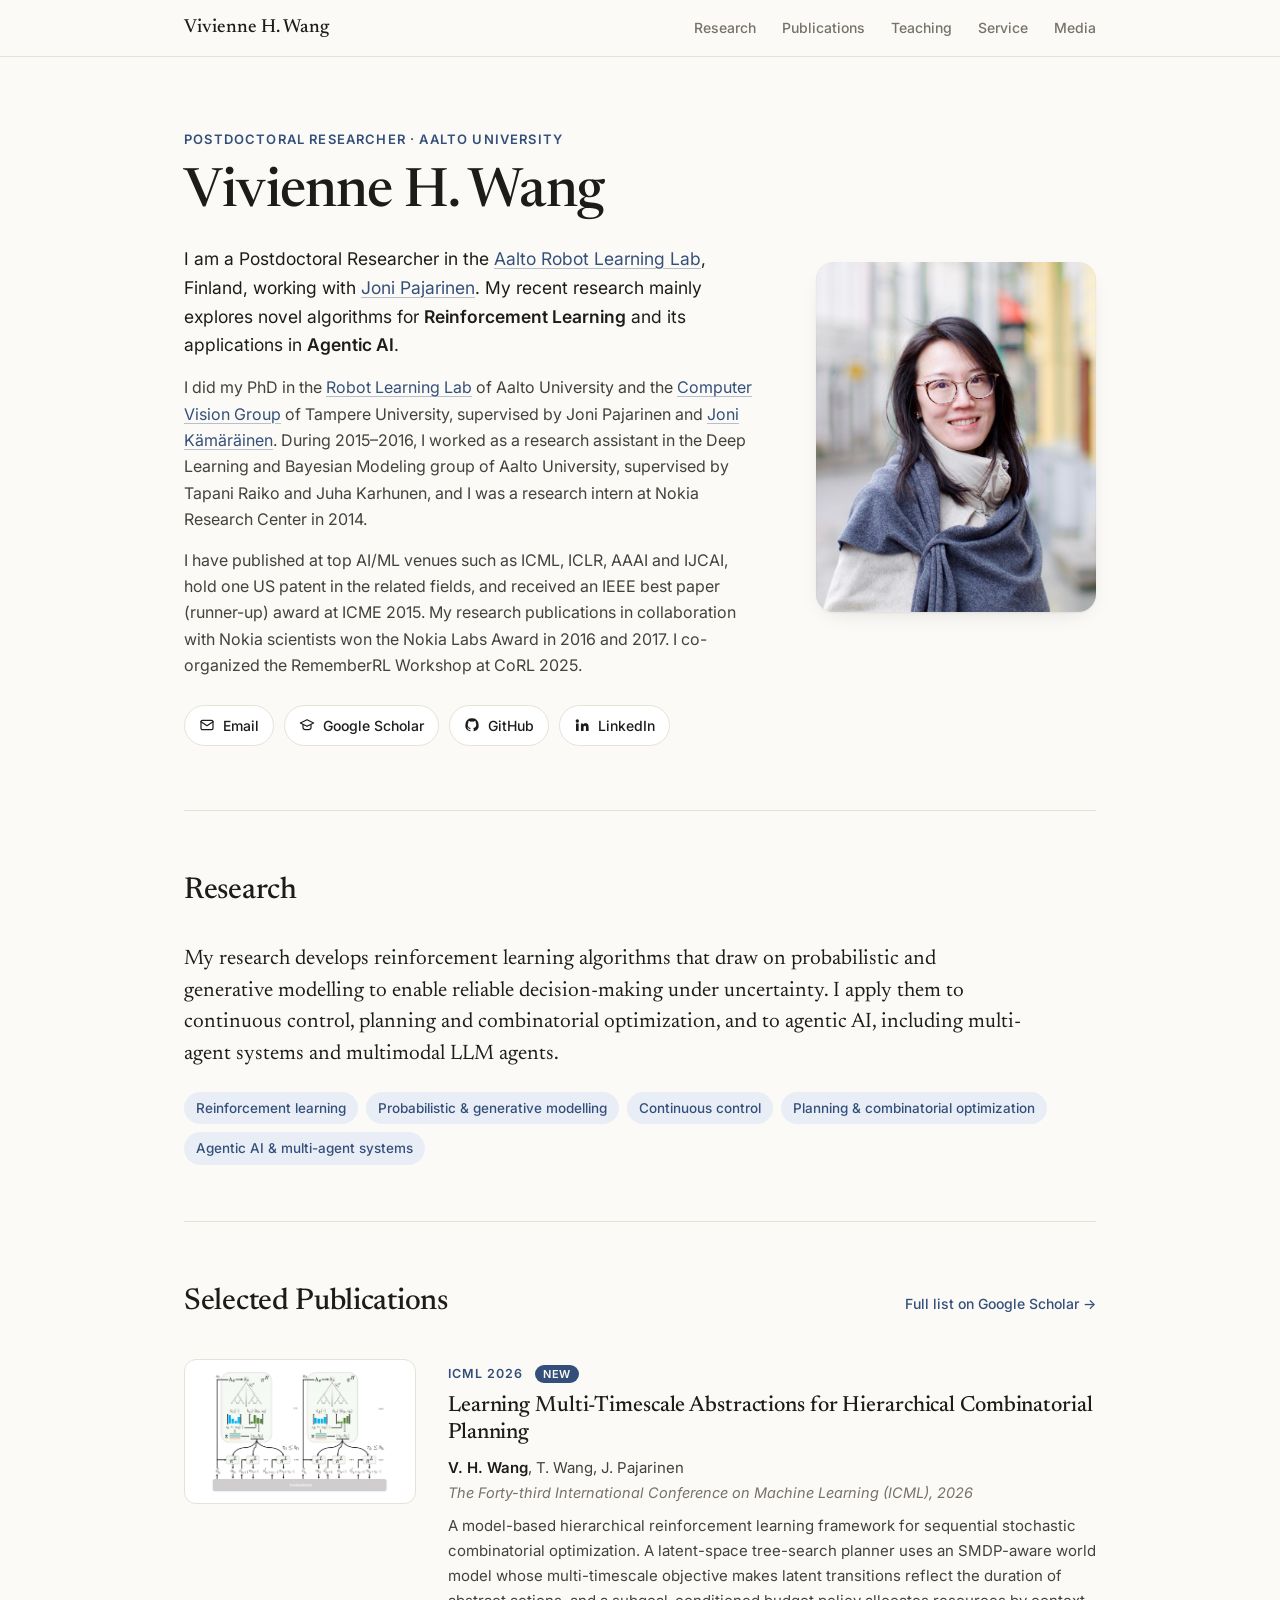
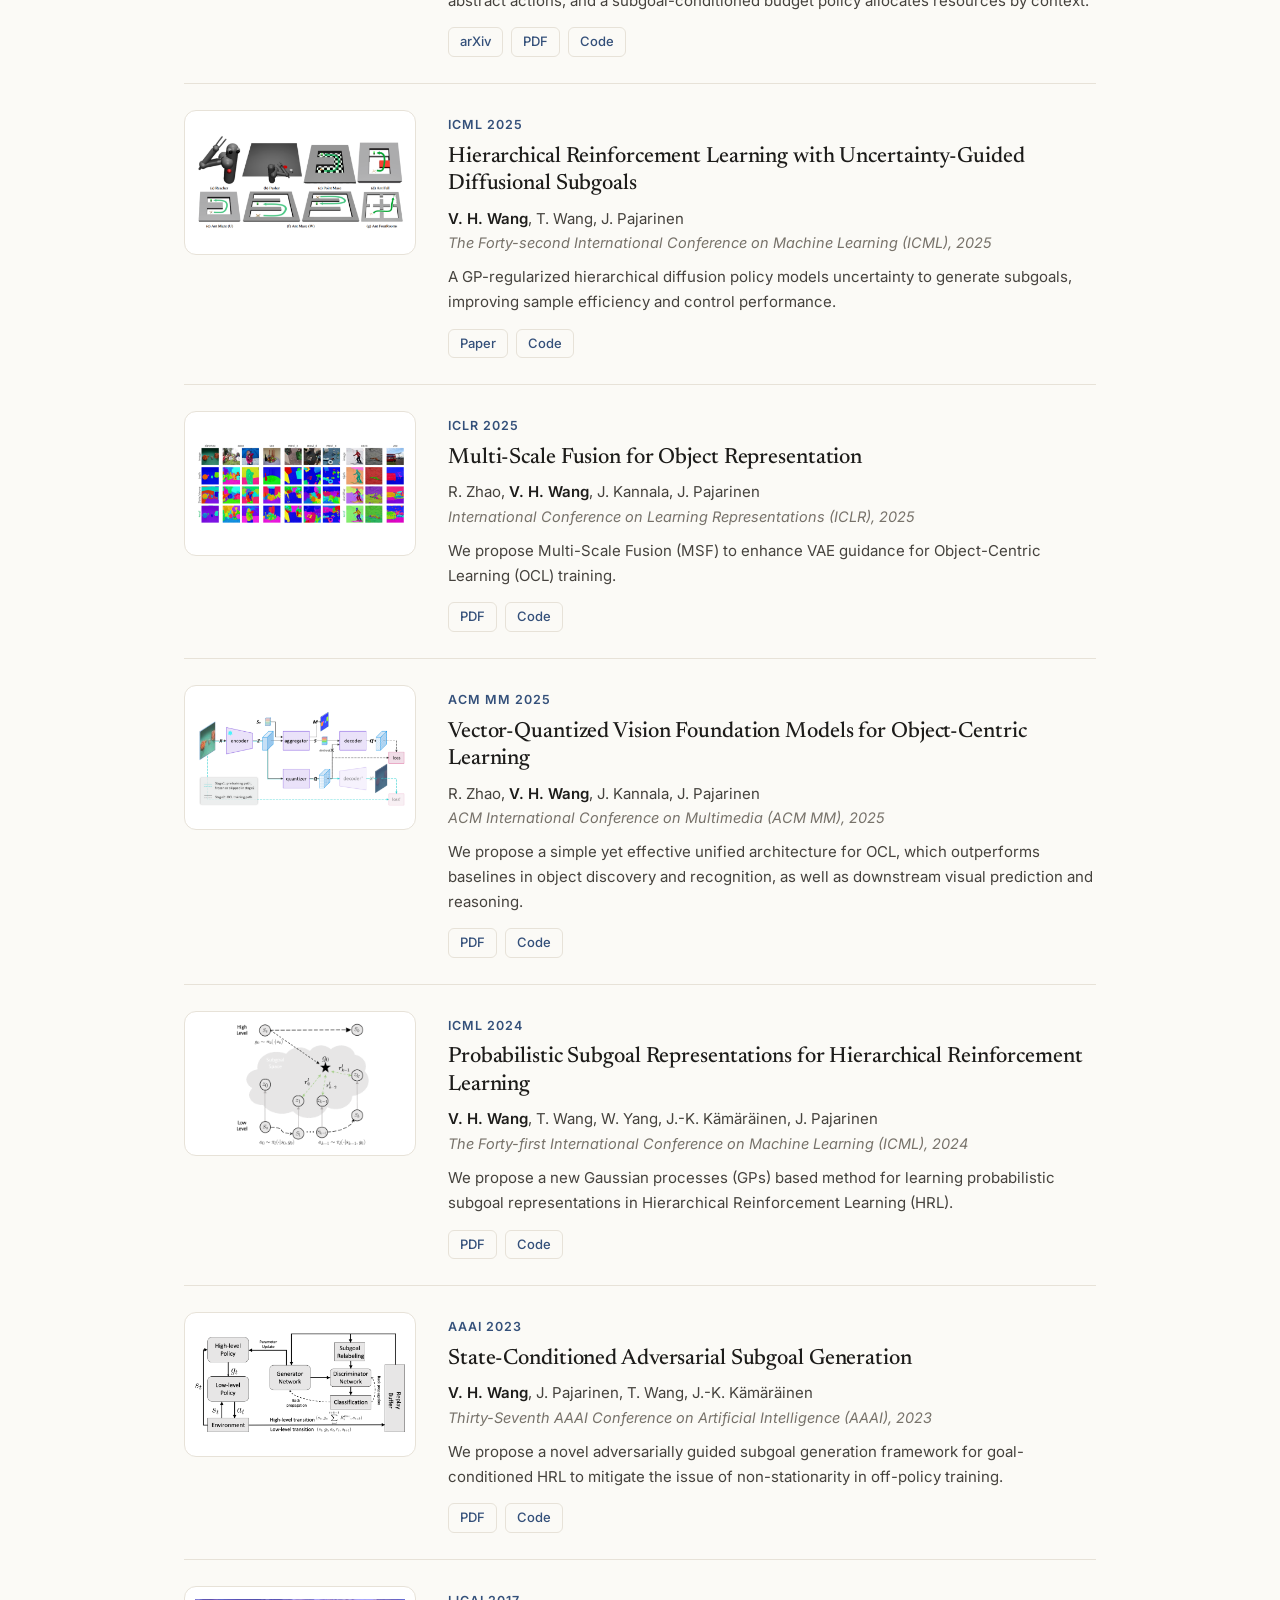
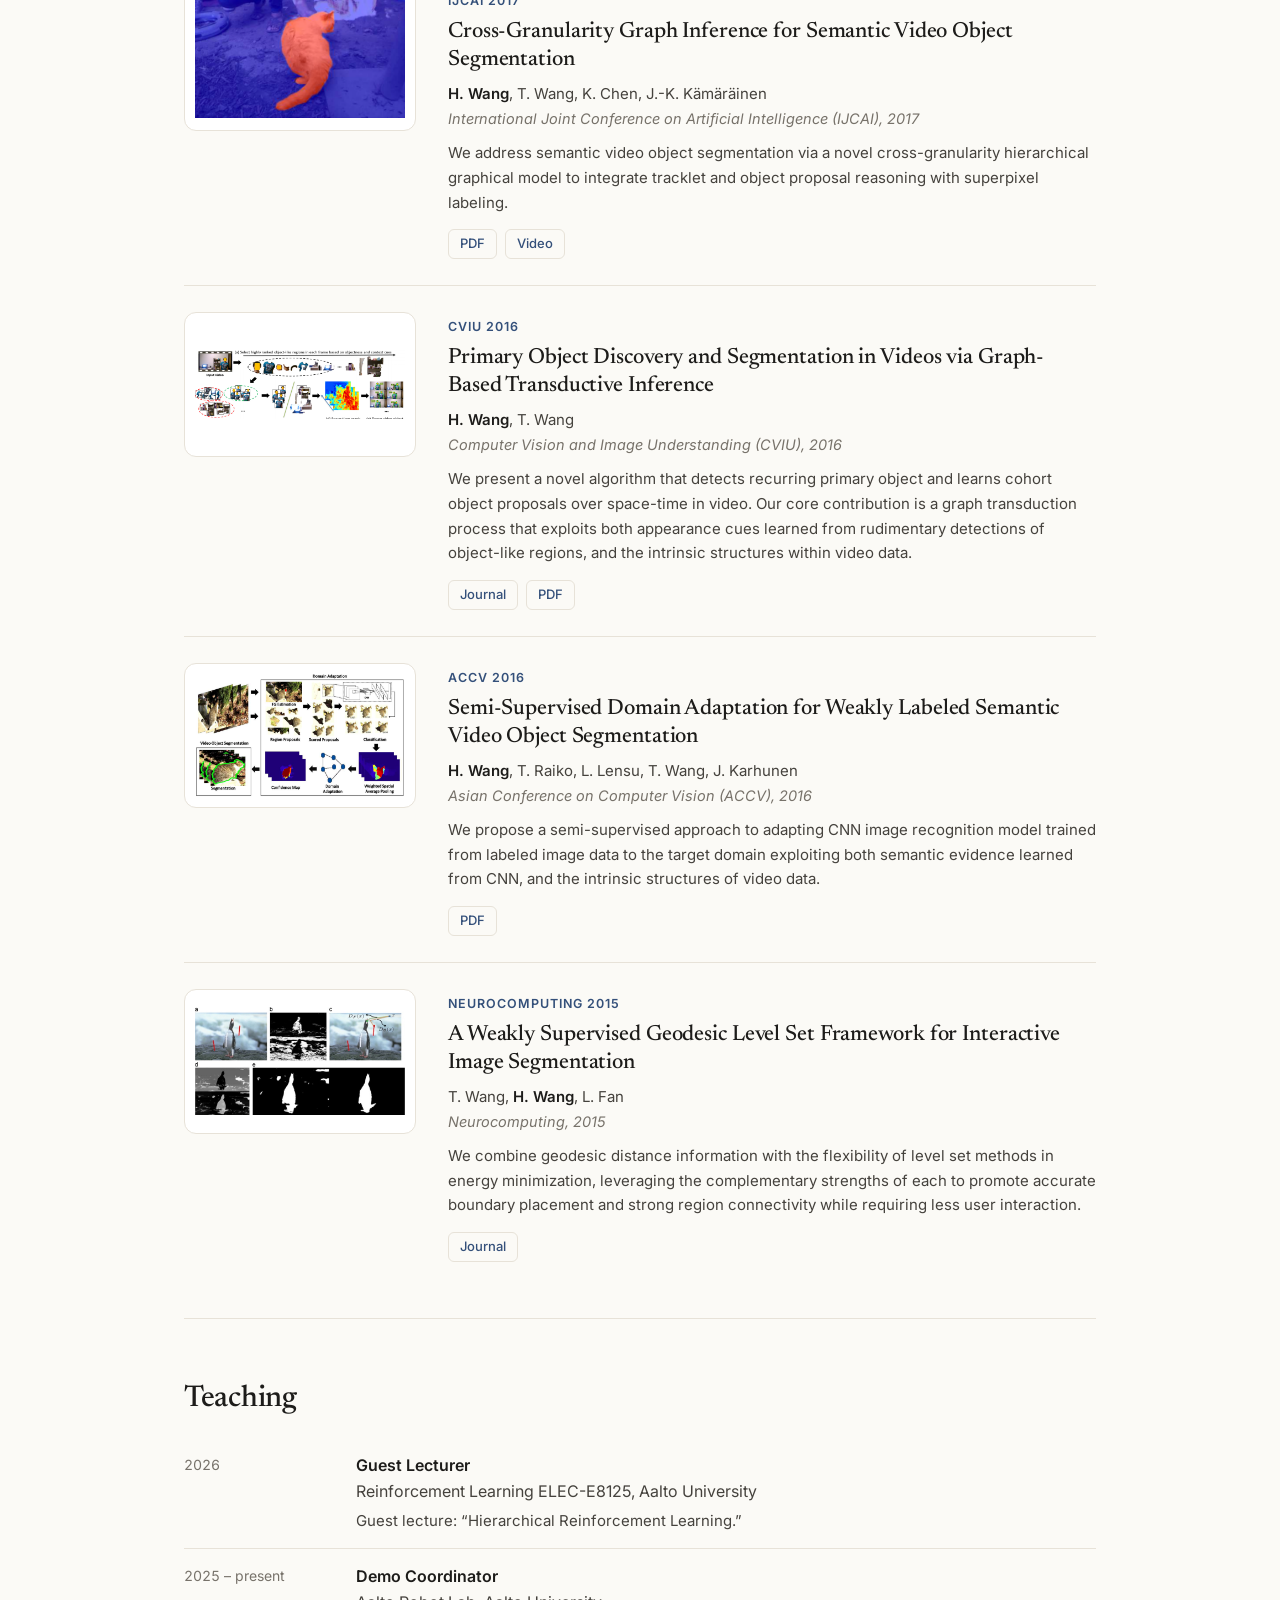
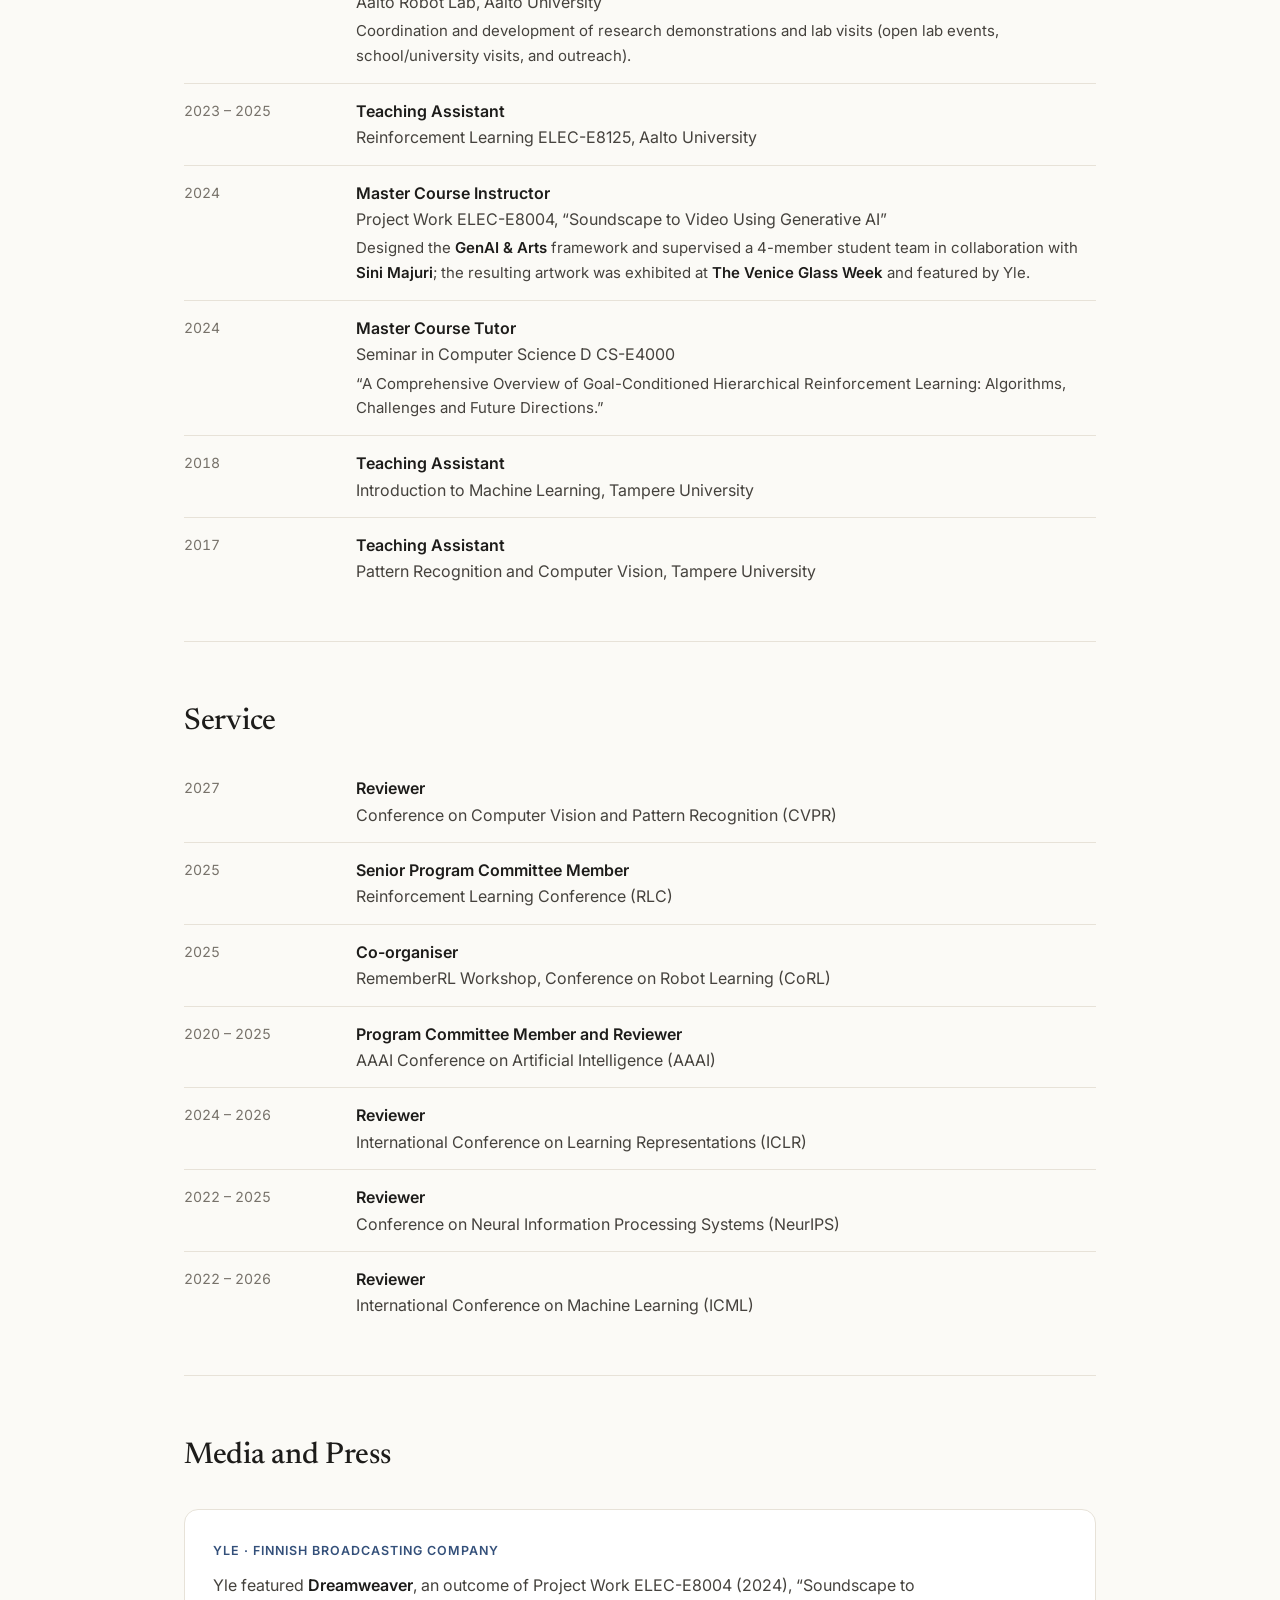
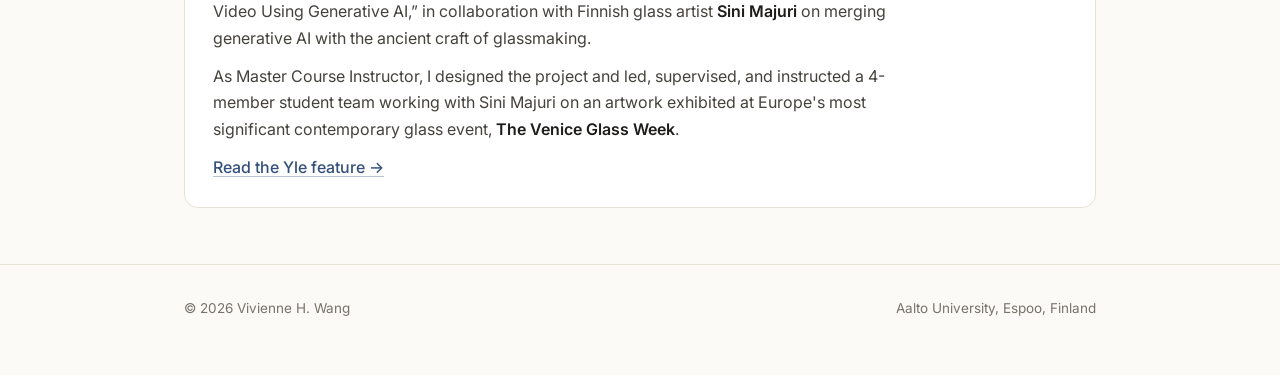
==== commit b30c87d3: "Add paper links for ICLR 2025, ACM MM 2025 and ICML 2024 papers Point the titles and thumbnails of t" ====
--- a/index.html
+++ b/index.html
@@ -132,48 +132,51 @@
         </li>
 
         <li class="pub">
-          <a class="thumb" href="https://github.com/Genera1Z/MultiScaleFusion" tabindex="-1" aria-hidden="true">
+          <a class="thumb" href="https://proceedings.iclr.cc/paper_files/paper/2025/file/b4779c2d7130d5e4c29b5a233c34fbdb-Paper-Conference.pdf" tabindex="-1" aria-hidden="true">
             <img src="images/thumbs/iclr25.png" alt="" width="760" height="293" loading="lazy">
           </a>
           <div>
             <span class="venue">ICLR 2025</span>
-            <h3><a href="https://github.com/Genera1Z/MultiScaleFusion">Multi-Scale Fusion for Object Representation</a></h3>
+            <h3><a href="https://proceedings.iclr.cc/paper_files/paper/2025/file/b4779c2d7130d5e4c29b5a233c34fbdb-Paper-Conference.pdf">Multi-Scale Fusion for Object Representation</a></h3>
             <p class="authors">R. Zhao, <strong>V. H. Wang</strong>, J. Kannala, J. Pajarinen</p>
             <p class="where">International Conference on Learning Representations (ICLR), 2025</p>
             <p class="summary">We propose Multi-Scale Fusion (MSF) to enhance VAE guidance for Object-Centric Learning (OCL) training.</p>
             <ul class="links">
+              <li><a href="https://proceedings.iclr.cc/paper_files/paper/2025/file/b4779c2d7130d5e4c29b5a233c34fbdb-Paper-Conference.pdf">PDF</a></li>
               <li><a href="https://github.com/Genera1Z/MultiScaleFusion">Code</a></li>
             </ul>
           </div>
         </li>
 
         <li class="pub">
-          <a class="thumb" href="https://github.com/Genera1Z/VQ-VFM-OCL" tabindex="-1" aria-hidden="true">
+          <a class="thumb" href="https://arxiv.org/pdf/2502.20263" tabindex="-1" aria-hidden="true">
             <img src="images/thumbs/mm25.png" alt="" width="760" height="351" loading="lazy">
           </a>
           <div>
             <span class="venue">ACM MM 2025</span>
-            <h3><a href="https://github.com/Genera1Z/VQ-VFM-OCL">Vector-Quantized Vision Foundation Models for Object-Centric Learning</a></h3>
+            <h3><a href="https://arxiv.org/pdf/2502.20263">Vector-Quantized Vision Foundation Models for Object-Centric Learning</a></h3>
             <p class="authors">R. Zhao, <strong>V. H. Wang</strong>, J. Kannala, J. Pajarinen</p>
             <p class="where">ACM International Conference on Multimedia (ACM MM), 2025</p>
             <p class="summary">We propose a simple yet effective unified architecture for OCL, which outperforms baselines in object discovery and recognition, as well as downstream visual prediction and reasoning.</p>
             <ul class="links">
+              <li><a href="https://arxiv.org/pdf/2502.20263">PDF</a></li>
               <li><a href="https://github.com/Genera1Z/VQ-VFM-OCL">Code</a></li>
             </ul>
           </div>
         </li>
 
         <li class="pub">
-          <a class="thumb" href="https://github.com/vi2enne/HLPS" tabindex="-1" aria-hidden="true">
+          <a class="thumb" href="https://arxiv.org/pdf/2406.16707" tabindex="-1" aria-hidden="true">
             <img src="images/thumbs/icml24.png" alt="" width="760" height="675" loading="lazy">
           </a>
           <div>
             <span class="venue">ICML 2024</span>
-            <h3><a href="https://github.com/vi2enne/HLPS">Probabilistic Subgoal Representations for Hierarchical Reinforcement Learning</a></h3>
+            <h3><a href="https://arxiv.org/pdf/2406.16707">Probabilistic Subgoal Representations for Hierarchical Reinforcement Learning</a></h3>
             <p class="authors"><strong>V. H. Wang</strong>, T. Wang, W. Yang, J.-K. Kämäräinen, J. Pajarinen</p>
             <p class="where">The Forty-first International Conference on Machine Learning (ICML), 2024</p>
             <p class="summary">We propose a new Gaussian processes (GPs) based method for learning probabilistic subgoal representations in Hierarchical Reinforcement Learning (HRL).</p>
             <ul class="links">
+              <li><a href="https://arxiv.org/pdf/2406.16707">PDF</a></li>
               <li><a href="https://github.com/vi2enne/HLPS">Code</a></li>
             </ul>
           </div>
